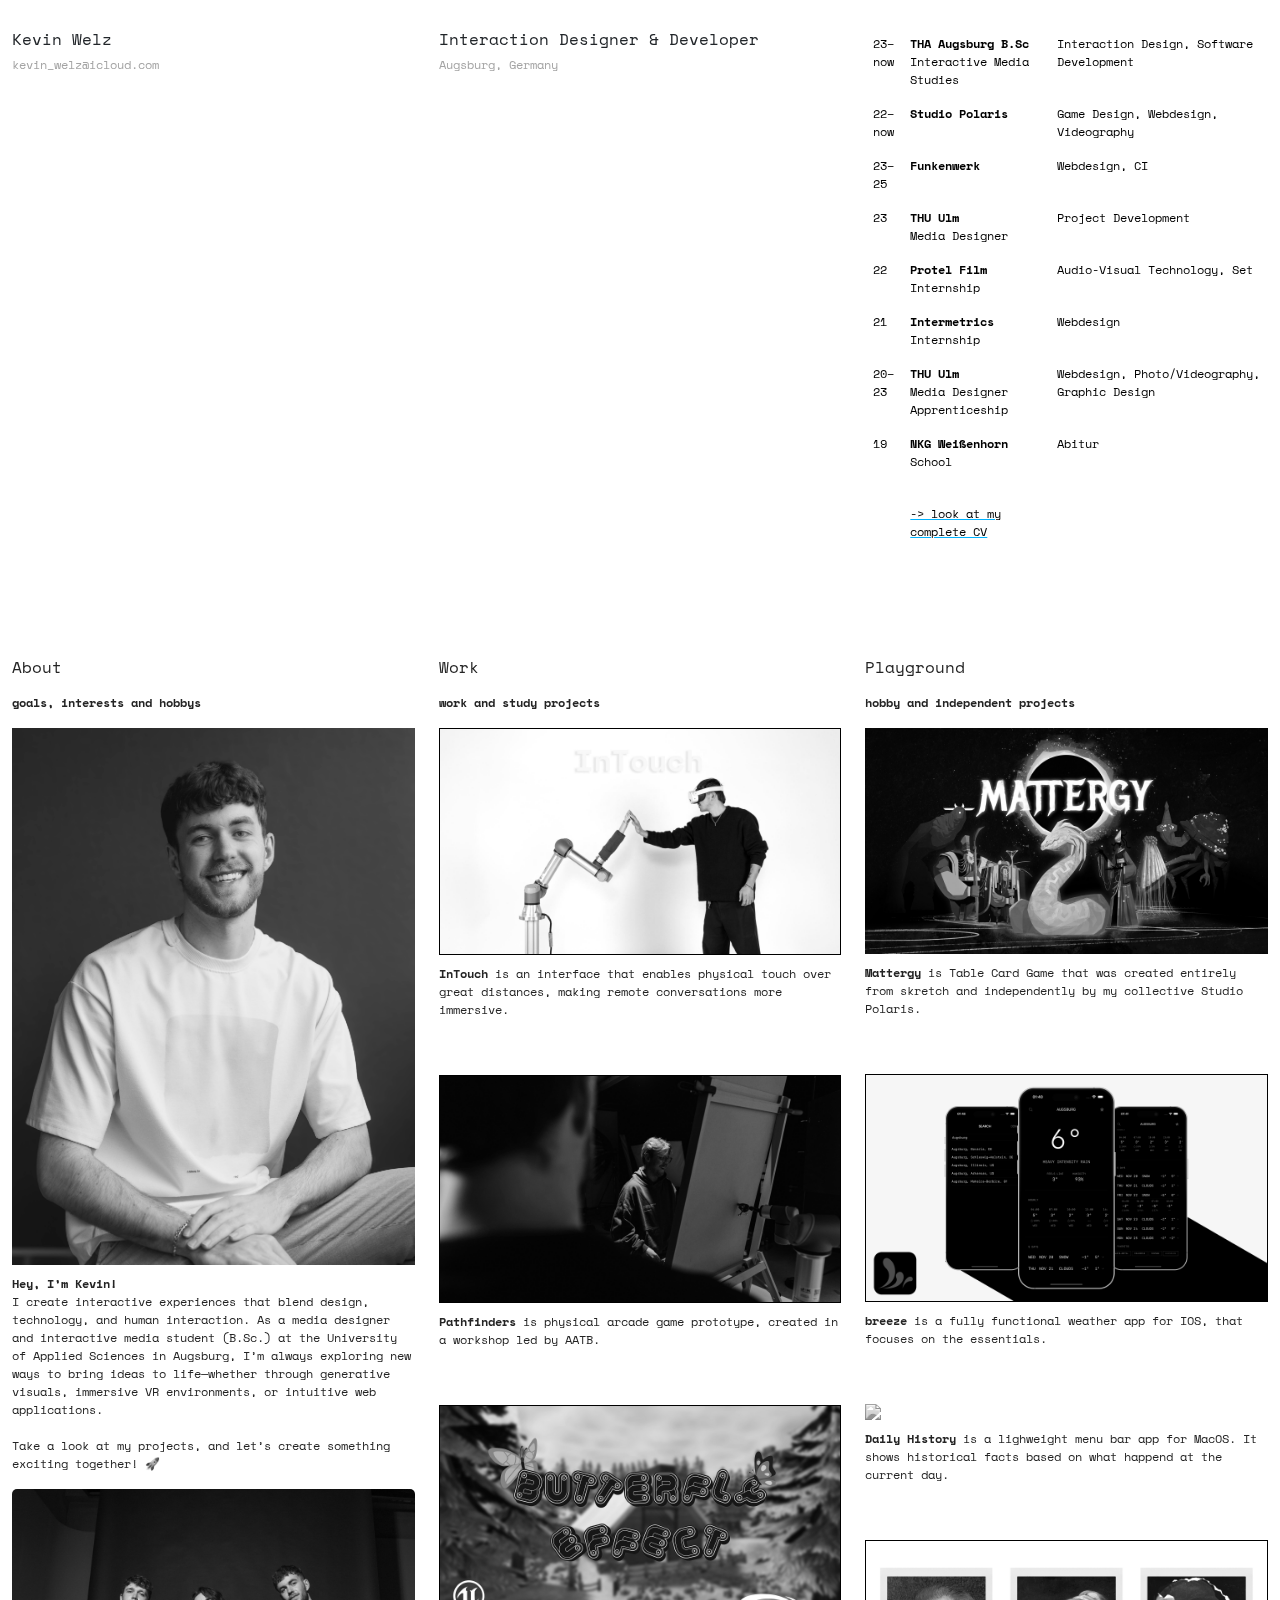
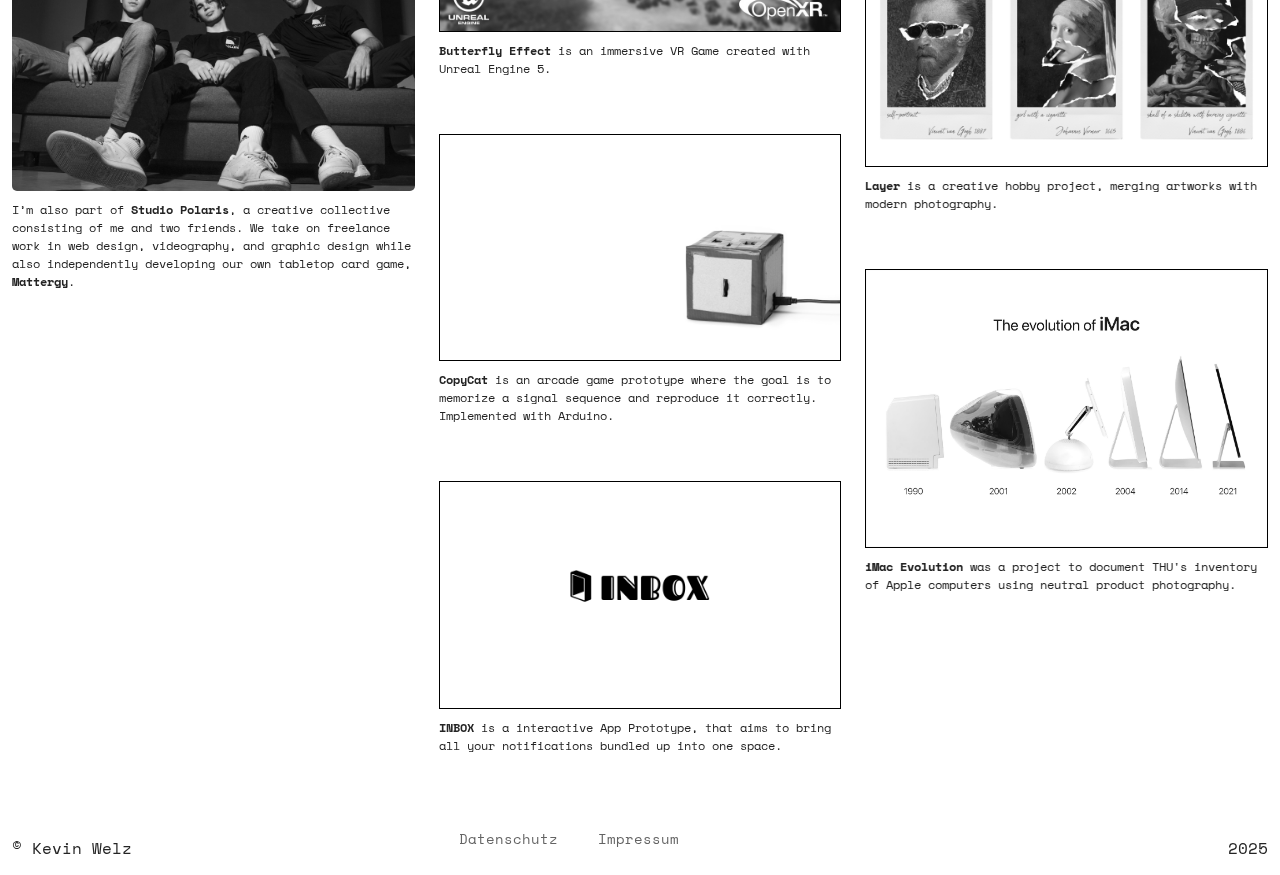
==== index.html @ 11b3ee1b "initial" ====
<!DOCTYPE html>
<html data-bs-theme="light" lang="en">

<head>
    <meta charset="utf-8">
    <meta name="viewport" content="width=device-width, initial-scale=1.0, shrink-to-fit=no">
    <title>Kevin Welz – Interaction Designer and Developer</title>
    <meta name="description" content="Designer based in Augsburg, Germany.">
    <link rel="icon" type="image/jpeg" sizes="1166x1168" href="assets/img/Bildschirmfoto%202025-01-25%20um%2014.11.35.jpg">
    <link rel="stylesheet" href="assets/bootstrap/css/bootstrap.min.css">
    <link rel="stylesheet" href="https://fonts.googleapis.com/css?family=Space+Mono:400,400i,700,700i&amp;display=swap">
    <link rel="stylesheet" href="assets/css/styles.css">
</head>

<body style="font-family: 'Space Mono', monospace;">
    <div class="modal fade" role="dialog" tabindex="-1" id="modal-1">
        <div class="modal-dialog modal-fullscreen" role="document">
            <div class="modal-content">
                <div class="modal-body" style="padding: 0px;">
                    <section style="transform: translateZ(20px);">
                        <div class="container-fluid" style="padding: 12px;">
                            <div class="row" style="transform: translateZ(10px);">
                                <div class="col-md-4 hervorheben"><button class="btn-close" type="button" aria-label="Close" data-bs-dismiss="modal"></button></div>
                                <div class="col"><img alt="A Pavilion n the Middle of a Sea" src="assets/img/pexels-photo-8832898.jpeg" style="width: 100%;"></div>
                            </div>
                            <p class="project" style="position: sticky;top: 12px;">Titel</p>
                            <div class="row" style="transform: translateZ(10px);margin-top: 10px;margin-bottom: 10px;">
                                <div class="col-md-4 hervorheben"></div>
                                <div class="col-md-4">
                                    <p class="big">Unreal Engine Project</p>
                                    <p class="mid">Lorem ipsum dolor sit amet, consetetur sadipscing elitr, sed diam nonumy eirmod tempor invidunt ut labore et dolore magna aliquyam erat, sed diam voluptua. At vero eos et accusam et justo duo dolores et ea rebum. Stet clita kasd gubergren, no sea takimata sanctus est Lorem ipsum dolor sit amet. Lorem ipsum dolor sit amet, consetetur sadipscing elitr, sed diam nonumy eirmod tempor invidunt ut labore et dolore maLorem ipsum dolor sit amet, consetetur sadipscing elitr.</p>
                                </div>
                                <div class="col-md-4">
                                    <p class="big">Skills</p>
                                    <ul class="mid">
                                        <li>Unreal Engine</li>
                                        <li>C#</li>
                                        <li>Figma</li>
                                    </ul>
                                </div>
                            </div>
                            <div class="row" style="transform: translateZ(10px);margin-top: 10px;margin-bottom: 10px;">
                                <div class="col-md-4 hervorheben"></div>
                                <div class="col-md-4"><img alt="Young male interacting with virtual reality headset in apartment" src="assets/img/pexels-photo-7241297.jpeg" style="width: 100%;"></div>
                                <div class="col-md-4"><img alt="Young male interacting with virtual reality headset in apartment" src="assets/img/pexels-photo-7241297.jpeg" style="width: 100%;"></div>
                            </div>
                        </div>
                    </section>
                </div>
            </div>
        </div>
    </div>
    <div class="modal fade" role="dialog" tabindex="-1" id="modal-2">
        <div class="modal-dialog modal-fullscreen" role="document">
            <div class="modal-content">
                <div class="modal-body" style="padding: 0px;">
                    <section style="transform: translateZ(20px);">
                        <div class="container-fluid" style="padding: 12px;">
                            <div class="row" style="transform: translateZ(10px);">
                                <div class="col-md-4 hervorheben"><button class="btn-close" type="button" aria-label="Close" data-bs-dismiss="modal"></button></div>
                                <div class="col"><img src="assets/img/DailyHistory-ezgif.com-optimize.gif" style="width: 100%;"></div>
                            </div>
                            <p class="project" style="position: sticky;top: 12px;">Daily History</p>
                            <div class="row" style="transform: translateZ(10px);margin-top: 10px;margin-bottom: 10px;">
                                <div class="col-md-4 hervorheben"></div>
                                <div class="col-md-4">
                                    <p class="big">Unreal Engine Project</p>
                                    <p class="mid">Lorem ipsum dolor sit amet, consetetur sadipscing elitr, sed diam nonumy eirmod tempor invidunt ut labore et dolore magna aliquyam erat, sed diam voluptua. At vero eos et accusam et justo duo dolores et ea rebum. Stet clita kasd gubergren, no sea takimata sanctus est Lorem ipsum dolor sit amet. Lorem ipsum dolor sit amet, consetetur sadipscing elitr, sed diam nonumy eirmod tempor invidunt ut labore et dolore maLorem ipsum dolor sit amet, consetetur sadipscing elitr.</p>
                                </div>
                                <div class="col-md-4">
                                    <p class="big">Skills</p>
                                    <ul class="mid">
                                        <li>Unreal Engine</li>
                                        <li>C#</li>
                                        <li>Figma</li>
                                    </ul>
                                </div>
                            </div>
                            <div class="row" style="transform: translateZ(10px);margin-top: 10px;margin-bottom: 10px;">
                                <div class="col-md-4 hervorheben"></div>
                                <div class="col-md-4"><img alt="Young male interacting with virtual reality headset in apartment" src="assets/img/pexels-photo-7241297.jpeg" style="width: 100%;"></div>
                                <div class="col-md-4"><img alt="Young male interacting with virtual reality headset in apartment" src="assets/img/pexels-photo-7241297.jpeg" style="width: 100%;"></div>
                            </div>
                        </div>
                    </section>
                </div>
            </div>
        </div>
    </div>
    <div class="modal fade" role="dialog" tabindex="-1" id="modal-3">
        <div class="modal-dialog modal-fullscreen" role="document">
            <div class="modal-content">
                <div class="modal-body" style="padding: 0px;">
                    <section style="transform: translateZ(20px);">
                        <div class="container-fluid" style="padding: 12px;">
                            <div class="row" style="transform: translateZ(10px);">
                                <div class="col-md-4 hervorheben"><button class="btn-close" type="button" aria-label="Close" data-bs-dismiss="modal"></button></div>
                                <div class="col">
                                    <div class="video-container" style="width: 100%;height: 100%;"><iframe allowfullscreen="" frameborder="0" src="https://www.youtube.com/embed/2kB8BR9edbE" class="youtube" width="100%" height="100%"></iframe></div>
                                </div>
                            </div>
                            <p class="project" style="position: sticky;top: 12px;">CopyCat</p>
                            <div class="row" style="transform: translateZ(10px);margin-top: 10px;margin-bottom: 10px;">
                                <div class="col-md-4 hervorheben"></div>
                                <div class="col-md-4">
                                    <p class="big">Description</p>
                                    <p class="mid">CopyCat is an arcade game prototype where the goal is to memorize a signal sequence and reproduce it correctly. Implemented with Arduino.</p>
                                </div>
                                <div class="col-md-4">
                                    <p class="big">Skills</p>
                                    <ul class="mid">
                                        <li>Processing</li>
                                        <li>Figma</li>
                                        <li>Arduino</li>
                                    </ul>
                                </div>
                            </div>
                            <div class="row" style="transform: translateZ(10px);margin-top: 10px;margin-bottom: 10px;">
                                <div class="col-md-4 hervorheben"></div>
                                <div class="col-md-4"><img src="assets/img/Insert.jpg" style="width: 100%;"></div>
                                <div class="col-md-4"><img src="assets/img/Play.jpg" style="width: 100%;"></div>
                                <div class="col-md-4 hervorheben"></div>
                                <div class="col-md-4"></div>
                            </div>
                        </div>
                    </section>
                </div>
            </div>
        </div>
    </div>
    <div class="modal fade" role="dialog" tabindex="-1" id="modal-4">
        <div class="modal-dialog modal-fullscreen" role="document">
            <div class="modal-content">
                <div class="modal-body" style="padding: 0px;">
                    <section style="transform: translateZ(20px);">
                        <div class="container-fluid" style="padding: 12px;">
                            <div class="row" style="transform: translateZ(10px);">
                                <div class="col-md-4 hervorheben"><button class="btn-close" type="button" aria-label="Close" data-bs-dismiss="modal"></button></div>
                                <div class="col"><img class="img-border" width="100%" height="100%" src="assets/img/Slide%2016_9%20-%208.png"></div>
                            </div>
                            <p class="project" style="position: sticky;top: 12px;">INBOX</p>
                            <div class="row" style="transform: translateZ(10px);margin-top: 10px;margin-bottom: 10px;">
                                <div class="col-md-4 hervorheben"></div>
                                <div class="col-md-4">
                                    <p class="big">Description</p>
                                    <p class="mid"><a href="http://127.0.0.1:8000/#modal-4"><strong><span style="color: rgb(33, 37, 41); background-color: var(--bs-card-bg);">INBOX</span></strong><span style="color: rgb(33, 37, 41); background-color: var(--bs-card-bg);">&nbsp;is a interactive App Prototype, that aims to bring all your notifications bundled up into one space.</span></a>&nbsp;This was the semester project of the course Interaction Design in SS24.</p>
                                </div>
                                <div class="col-md-4">
                                    <p class="big">Skills</p>
                                    <ul class="mid">
                                        <li>Figma</li>
                                    </ul>
                                    <p class="big" style="font-size: 14px;">Supervisor<br>Prof. Andreas Muxel</p>
                                    <p class="mid">-&gt; <a href="https://www.figma.com/proto/j873CZKcXSQyVVh3Z48psD/Inbox-App---Interaktion?page-id=0%3A1&amp;node-id=1-160&amp;viewport=1024%2C373%2C0.51&amp;t=ulnoCN5GmsRKQRr5-1&amp;scaling=scale-down">Prototype</a></p>
                                </div>
                            </div>
                            <div class="row" style="transform: translateZ(10px);margin-top: 10px;margin-bottom: 10px;">
                                <div class="col-md-4 hervorheben"></div>
                                <div class="col-md-4"></div>
                                <div class="col-md-4"></div>
                            </div>
                        </div>
                    </section>
                </div>
            </div>
        </div>
    </div>
    <div class="modal fade" role="dialog" tabindex="-1" id="modal-5">
        <div class="modal-dialog modal-fullscreen" role="document">
            <div class="modal-content">
                <div class="modal-body" style="padding: 0px;">
                    <section style="transform: translateZ(20px);">
                        <div class="container-fluid" style="padding: 12px;">
                            <div class="row" style="transform: translateZ(10px);">
                                <div class="col-md-4 hervorheben"><button class="btn-close" type="button" aria-label="Close" data-bs-dismiss="modal"></button></div>
                                <div class="col"><img class="img-border" width="100%" height="100%" src="assets/img/Collagen_Thumbnail.jpg"></div>
                            </div>
                            <p class="project" style="position: sticky;top: 12px;">Layer</p>
                            <div class="row" style="transform: translateZ(10px);margin-top: 10px;margin-bottom: 10px;">
                                <div class="col-md-4 hervorheben"></div>
                                <div class="col-md-4">
                                    <p class="big">Unreal Engine Project</p>
                                    <p class="mid">Lorem ipsum dolor sit amet, consetetur sadipscing elitr, sed diam nonumy eirmod tempor invidunt ut labore et dolore magna aliquyam erat, sed diam voluptua. At vero eos et accusam et justo duo dolores et ea rebum. Stet clita kasd gubergren, no sea takimata sanctus est Lorem ipsum dolor sit amet. Lorem ipsum dolor sit amet, consetetur sadipscing elitr, sed diam nonumy eirmod tempor invidunt ut labore et dolore maLorem ipsum dolor sit amet, consetetur sadipscing elitr.</p>
                                </div>
                                <div class="col-md-4">
                                    <p class="big">Skills</p>
                                    <ul class="mid">
                                        <li>Unreal Engine</li>
                                        <li>C#</li>
                                        <li>Figma</li>
                                    </ul>
                                    <p class="mid">-&gt; <a href="https://www.figma.com/proto/j873CZKcXSQyVVh3Z48psD/Inbox-App---Interaktion?page-id=0%3A1&amp;node-id=1-160&amp;viewport=1024%2C373%2C0.51&amp;t=ulnoCN5GmsRKQRr5-1&amp;scaling=scale-down">Prototype</a></p>
                                </div>
                            </div>
                            <div class="row" style="transform: translateZ(10px);margin-top: 10px;margin-bottom: 10px;">
                                <div class="col-md-4 hervorheben"></div>
                                <div class="col-md-4"><img src="assets/img/flowerprince.jpg" width="100%"></div>
                                <div class="col-md-4"><img src="assets/img/Vermeer_girl.jpg" width="100%"></div>
                            </div>
                        </div>
                    </section>
                </div>
            </div>
        </div>
    </div>
    <div class="modal fade" role="dialog" tabindex="-1" id="modal-6">
        <div class="modal-dialog modal-fullscreen" role="document">
            <div class="modal-content">
                <div class="modal-body" style="padding: 0px;">
                    <section style="transform: translateZ(20px);">
                        <div class="container-fluid" style="padding: 12px;">
                            <div class="row" style="transform: translateZ(10px);">
                                <div class="col-md-4 hervorheben"><button class="btn-close" type="button" aria-label="Close" data-bs-dismiss="modal"></button></div>
                                <div class="col"><img class="img-border" width="100%" height="100%" src="assets/img/evolution.jpg"></div>
                            </div>
                            <p class="project" style="position: sticky;top: 12px;">iMac Evolution</p>
                            <div class="row" style="transform: translateZ(10px);margin-top: 10px;margin-bottom: 10px;">
                                <div class="col-md-4 hervorheben"></div>
                                <div class="col-md-4">
                                    <p class="big">Unreal Engine Project</p>
                                    <p class="mid">Lorem ipsum dolor sit amet, consetetur sadipscing elitr, sed diam nonumy eirmod tempor invidunt ut labore et dolore magna aliquyam erat, sed diam voluptua. At vero eos et accusam et justo duo dolores et ea rebum. Stet clita kasd gubergren, no sea takimata sanctus est Lorem ipsum dolor sit amet. Lorem ipsum dolor sit amet, consetetur sadipscing elitr, sed diam nonumy eirmod tempor invidunt ut labore et dolore maLorem ipsum dolor sit amet, consetetur sadipscing elitr.</p>
                                </div>
                                <div class="col-md-4">
                                    <p class="big">Skills</p>
                                    <ul class="mid">
                                        <li>Unreal Engine</li>
                                        <li>C#</li>
                                        <li>Figma</li>
                                    </ul>
                                    <p class="mid">-&gt; <a href="https://www.figma.com/proto/j873CZKcXSQyVVh3Z48psD/Inbox-App---Interaktion?page-id=0%3A1&amp;node-id=1-160&amp;viewport=1024%2C373%2C0.51&amp;t=ulnoCN5GmsRKQRr5-1&amp;scaling=scale-down">Prototype</a></p>
                                </div>
                            </div>
                            <div class="row" style="transform: translateZ(10px);margin-top: 10px;margin-bottom: 10px;">
                                <div class="col-md-4 hervorheben"></div>
                                <div class="col-md-4"><img src="assets/img/Apple_2%202.jpg" width="100%"></div>
                                <div class="col-md-4"><img src="assets/img/Macintosh%202.jpg" width="100%"></div>
                            </div>
                        </div>
                    </section>
                </div>
            </div>
        </div>
    </div>
    <div class="modal fade" role="dialog" tabindex="-1" id="modal-7">
        <div class="modal-dialog modal-fullscreen" role="document">
            <div class="modal-content">
                <div class="modal-body" style="padding: 0px;">
                    <section style="transform: translateZ(20px);">
                        <div class="container-fluid" style="padding: 12px;">
                            <div class="row" style="transform: translateZ(10px);">
                                <div class="col-md-4 hervorheben"><button class="btn-close" type="button" aria-label="Close" data-bs-dismiss="modal"></button></div>
                                <div class="col"><img class="img-border" width="100%" height="100%" src="assets/img/Breeze_Thumbnail.png"></div>
                            </div>
                            <p class="project" style="position: sticky;top: 12px;">breeze</p>
                            <div class="row" style="transform: translateZ(10px);margin-top: 10px;margin-bottom: 10px;">
                                <div class="col-md-4 hervorheben"></div>
                                <div class="col-md-4">
                                    <p class="big">Unreal Engine Project</p>
                                    <p class="mid">Lorem ipsum dolor sit amet, consetetur sadipscing elitr, sed diam nonumy eirmod tempor invidunt ut labore et dolore magna aliquyam erat, sed diam voluptua. At vero eos et accusam et justo duo dolores et ea rebum. Stet clita kasd gubergren, no sea takimata sanctus est Lorem ipsum dolor sit amet. Lorem ipsum dolor sit amet, consetetur sadipscing elitr, sed diam nonumy eirmod tempor invidunt ut labore et dolore maLorem ipsum dolor sit amet, consetetur sadipscing elitr.</p>
                                </div>
                                <div class="col-md-4">
                                    <p class="big">Skills</p>
                                    <ul class="mid">
                                        <li>Unreal Engine</li>
                                        <li>C#</li>
                                        <li>Figma</li>
                                    </ul>
                                    <p class="mid">-&gt; <a href="https://www.figma.com/proto/j873CZKcXSQyVVh3Z48psD/Inbox-App---Interaktion?page-id=0%3A1&amp;node-id=1-160&amp;viewport=1024%2C373%2C0.51&amp;t=ulnoCN5GmsRKQRr5-1&amp;scaling=scale-down">Prototype</a></p>
                                </div>
                            </div>
                            <div class="row" style="transform: translateZ(10px);margin-top: 10px;margin-bottom: 10px;">
                                <div class="col-md-4 hervorheben"></div>
                                <div class="col-md-4"><img class="img-border" src="assets/img/Breeze_01.png" width="100%"></div>
                                <div class="col-md-4"><img class="img-border" src="assets/img/Breeze_02.png" width="100%"></div>
                            </div>
                        </div>
                    </section>
                </div>
            </div>
        </div>
    </div>
    <div class="modal fade" role="dialog" tabindex="-1" id="modal-8">
        <div class="modal-dialog modal-fullscreen" role="document">
            <div class="modal-content">
                <div class="modal-body" style="padding: 0px;">
                    <section style="transform: translateZ(20px);">
                        <div class="container-fluid" style="padding: 12px;">
                            <div class="row" style="transform: translateZ(10px);">
                                <div class="col-md-4 hervorheben"><button class="btn-close" type="button" aria-label="Close" data-bs-dismiss="modal"></button></div>
                                <div class="col">
                                    <div class="video-container" style="width: 100%;height: 100%;"><iframe allowfullscreen="" frameborder="0" src="https://www.youtube.com/embed/1Lw45S_tIyQ" class="youtube" width="100%" height="100%"></iframe></div>
                                </div>
                            </div>
                            <p class="project" style="position: sticky;top: 12px;">InTouch</p>
                            <div class="row" style="transform: translateZ(10px);margin-top: 10px;margin-bottom: 10px;">
                                <div class="col-md-4 hervorheben"></div>
                                <div class="col-md-4">
                                    <p class="big">Description</p>
                                    <p class="mid">In an increasingly interconnected world, many people live far away from their loved ones. <strong>InTouch</strong> is an interface that enables physical touch over great distances, making remote conversations more emotional and immersive.</p>
                                </div>
                                <div class="col-md-4">
                                    <p class="big">Skills</p>
                                    <ul class="mid">
                                        <li>TouchDesigner</li>
                                        <li>Davinci Resolve</li>
                                        <li>Imagination💡</li>
                                    </ul>
                                    <p class="mid">-&gt; <a href="https://www.figma.com/deck/4WT1UY6MdsvN1Gfb5j34G5/InTouchPr%C3%A4sentation?node-id=12-320&amp;t=nBVfZ2kOLSkIdpy0-1">Presentation</a></p>
                                    <p class="big">Collaborators</p>
                                    <p class="mid">Leon Gunsilius<br>Prof. Anreas Muxel<br>My Grandma 💟<br><br>Music by drowned on Youtube</p>
                                </div>
                            </div>
                            <div class="row" style="transform: translateZ(10px);margin-top: 10px;margin-bottom: 10px;">
                                <div class="col-md-4 hervorheben"></div>
                                <div class="col-md-4"><img class="img-border" src="assets/img/DSC00486.jpg" width="100%"></div>
                                <div class="col-md-4"><img class="img-border" src="assets/img/DSC00480.jpg" width="100%"></div>
                            </div>
                            <div class="row" style="transform: translateZ(10px);margin-top: 10px;margin-bottom: 10px;">
                                <div class="col-md-4 hervorheben"></div>
                                <div class="col-md-4"><img class="img-border" src="assets/img/DSC00473-Enhanced-NR.jpg" width="100%"></div>
                                <div class="col-md-4 d-flex flex-column justify-content-between align-items-md-start"><img class="img-border" src="assets/img/VRTouchDesignerGIF2-ezgif.com-optimize.gif" width="100%"><img class="img-border" src="assets/img/DSC00439.jpg" width="100%"></div>
                            </div>
                        </div>
                    </section>
                </div>
            </div>
        </div>
    </div>
    <div class="modal fade" role="dialog" tabindex="-1" id="modal-9">
        <div class="modal-dialog modal-fullscreen" role="document">
            <div class="modal-content">
                <div class="modal-body" style="padding: 0px;">
                    <section style="transform: translateZ(20px);">
                        <div class="container-fluid" style="padding: 12px;">
                            <div class="row" style="transform: translateZ(10px);">
                                <div class="col-md-4 hervorheben"><button class="btn-close" type="button" aria-label="Close" data-bs-dismiss="modal"></button></div>
                                <div class="col">
                                    <div class="video-container" style="width: 100%;height: 100%;"><iframe allowfullscreen="" frameborder="0" src="https://www.youtube.com/embed/t95SueVDdhM" class="youtube" width="100%" height="100%"></iframe></div>
                                </div>
                            </div>
                            <p class="project" style="position: sticky;top: 12px;">Butterfly Effect</p>
                            <div class="row" style="transform: translateZ(10px);margin-top: 10px;margin-bottom: 10px;">
                                <div class="col-md-4 hervorheben"></div>
                                <div class="col-md-4">
                                    <p class="big">Unreal Engine Project</p>
                                    <p class="mid"><strong>Butterfly Effect</strong> is a VR game designed to deliver an immersive experience by minimizing distractions such as clunky VR menus. Instead, it focuses on intuitive, natural hand interactions, allowing players to seamlessly engage with their surroundings. The objective is to creatively set off chain reactions within each level, making every interaction meaningful and captivating.</p>
                                </div>
                                <div class="col-md-4">
                                    <p class="big">Skills</p>
                                    <ul class="mid">
                                        <li>Unreal Engine</li>
                                        <li>OpenXR</li>
                                    </ul>
                                    <p class="big" style="font-size: 16px;">Credits</p>
                                    <p class="mid">Course: Technical Conception of Computer Games – THA Augsburg WS24/25</p>
                                </div>
                            </div>
                            <div class="row" style="transform: translateZ(10px);margin-top: 10px;margin-bottom: 10px;">
                                <div class="col-md-4 hervorheben"></div>
                                <div class="col-md-4"><img class="img-border" src="assets/img/HighresScreenshot00007.jpg" width="100%"></div>
                                <div class="col-md-4"><img class="img-border" src="assets/img/HighresScreenshot00005.jpg" width="100%"></div>
                            </div>
                            <div class="row" style="transform: translateZ(10px);margin-top: 10px;margin-bottom: 10px;">
                                <div class="col-md-4 hervorheben"></div>
                                <div class="col-md-4"><img class="img-border" src="assets/img/HighresScreenshot00000.jpg" width="100%"></div>
                                <div class="col-md-4 d-flex flex-column justify-content-between align-items-md-start"><img class="img-border" src="assets/img/HighresScreenshot00001.jpg" width="100%"></div>
                            </div>
                            <div class="row" style="transform: translateZ(10px);margin-top: 10px;margin-bottom: 10px;">
                                <div class="col-md-4 hervorheben"></div>
                                <div class="col-md-4"><img class="img-border" src="assets/img/HighresScreenshot00003.jpg" width="100%"></div>
                                <div class="col-md-4 d-flex flex-column justify-content-between align-items-md-start"></div>
                            </div>
                        </div>
                    </section>
                </div>
            </div>
        </div>
    </div>
    <div class="modal fade" role="dialog" tabindex="-1" id="modal-10">
        <div class="modal-dialog modal-fullscreen" role="document">
            <div class="modal-content">
                <div class="modal-body" style="padding: 0px;">
                    <section style="transform: translateZ(20px);">
                        <div class="container-fluid" style="padding: 12px;">
                            <div class="row" style="transform: translateZ(10px);">
                                <div class="col-md-4 hervorheben"><button class="btn-close" type="button" aria-label="Close" data-bs-dismiss="modal"></button></div>
                                <div class="col"><img class="img-border" width="100%" height="100%" src="assets/img/Mattergy_Thumbnail.jpg"></div>
                            </div>
                            <p class="project" style="position: sticky;top: 12px;">Mattergy</p>
                            <div class="row" style="transform: translateZ(10px);margin-top: 10px;margin-bottom: 10px;">
                                <div class="col-md-4 hervorheben"></div>
                                <div class="col-md-4">
                                    <p class="big">Description</p>
                                    <p class="mid"><strong><span style="color: rgb(0, 0, 0);">Mattergy</span></strong><span style="color: rgb(0, 0, 0);"> is a strategic deck-building card game with direct player interaction and powerful card synergies, created from skretch by my collective </span><strong><span style="color: rgb(0, 0, 0);">Studio Polaris.</span></strong><br><br>This Project startet from our passion for board games and worldbuilding back in 2022. After a lot of trial and errors, trying different game approaches and never having created a game before, we now are proud of the result we created with Mattergy.<br><br>We plan on financing this project on the crowdfunding plattform Kickstarter in 2025.</p>
                                </div>
                                <div class="col-md-4">
                                    <p class="big">Skills</p>
                                    <ul class="mid">
                                        <li>Graphic Design</li>
                                        <li>Project Management</li>
                                    </ul>
                                    <p class="big" style="font-size: 16px;">Credits</p>
                                    <p class="mid">Lukas Böttner, Finn Pfeilschifter</p>
                                </div>
                            </div>
                            <div class="row" style="transform: translateZ(10px);margin-top: 10px;margin-bottom: 10px;">
                                <div class="col-md-4 hervorheben"></div>
                                <div class="col-md-4"><img class="img-border" src="assets/img/IMG_9038.jpeg" width="100%"></div>
                                <div class="col-md-4"><img class="img-border" src="assets/img/IMG_9055.jpeg" width="100%"></div>
                            </div>
                        </div>
                    </section>
                </div>
            </div>
        </div>
    </div>
    <div class="modal fade" role="dialog" tabindex="-1" id="modal-11">
        <div class="modal-dialog modal-fullscreen" role="document">
            <div class="modal-content">
                <div class="modal-body" style="padding: 0px;">
                    <section style="transform: translateZ(20px);">
                        <div class="container-fluid" style="padding: 12px;">
                            <div class="row" style="transform: translateZ(10px);">
                                <div class="col-md-4 hervorheben"><button class="btn-close" type="button" aria-label="Close" data-bs-dismiss="modal"></button></div>
                                <div class="col"><img class="img-border" width="100%" height="100%" src="assets/img/WERKWOCHE24_GO-66.jpg"></div>
                            </div>
                            <p class="project" style="position: sticky;top: 12px;">Pathfinder</p>
                            <div class="row" style="transform: translateZ(10px);margin-top: 10px;margin-bottom: 10px;">
                                <div class="col-md-4 hervorheben"></div>
                                <div class="col-md-4">
                                    <p class="big">Description</p>
                                    <p class="mid"><strong>Pathfinders</strong>&nbsp;is physical arcade game prototype, created in a workshop led by <a href="https://www.aatb.ch/">AATB</a>.<br><br>We used an UR5 robot arm.</p>
                                </div>
                                <div class="col-md-4">
                                    <p class="big">Skills</p>
                                    <ul class="mid">
                                        <li>UR5 programming</li>
                                        <li>teamwork</li>
                                    </ul>
                                    <p class="big" style="font-size: 16px;">Credits</p>
                                    <p class="mid">Prof. Andreas Muxel<br><span style="color: rgb(0, 0, 0);">Andrea Anner (AATB)</span><br>Felix Tamm<br>Dorian Spiegelhauer<br>Oliver Schunn</p>
                                </div>
                            </div>
                            <div class="row" style="transform: translateZ(10px);margin-top: 10px;margin-bottom: 10px;">
                                <div class="col-md-4 hervorheben"></div>
                                <div class="col-md-4"><img class="img-border" src="assets/img/WERKWOCHE24_GO-45.jpg" width="100%"></div>
                                <div class="col-md-4"><img class="img-border" src="assets/img/WERKWOCHE24_GO-55.jpg" width="100%"></div>
                            </div>
                            <div class="row" style="transform: translateZ(10px);margin-top: 10px;margin-bottom: 10px;">
                                <div class="col-md-4 hervorheben"></div>
                                <div class="col-md-4"><img class="img-border" src="assets/img/15.jpg" width="100%"></div>
                                <div class="col-md-4 d-flex flex-column justify-content-between align-items-md-start"><img class="img-border" src="assets/img/16.jpg" width="100%"></div>
                            </div>
                            <div class="row" style="transform: translateZ(10px);margin-top: 10px;margin-bottom: 10px;">
                                <div class="col-md-4 hervorheben"></div>
                                <div class="col-md-4"><img class="img-border" src="assets/img/WERKWOCHE24_GO-66.jpg" width="100%"></div>
                                <div class="col-md-4 d-flex flex-column justify-content-between align-items-md-start"></div>
                            </div>
                        </div>
                    </section>
                </div>
            </div>
        </div>
    </div>
    <section id="mobilehero" class="hero" style="top: 0px;border-color: rgb(255,255,255);">
        <div class="container-fluid" style="position: fixed;display: block;overflow: auto;transform: translateZ(0px);margin-top: 12px;">
            <div class="row">
                <div class="col-md-4">
                    <p class="big">Kevin Welz</p>
                    <p class="grey">kevin_welz@icloud.com</p>
                    <div id="interaction" style="width: 200%;"><script type="module" src="https://unpkg.com/@splinetool/viewer@1.9.82/build/spline-viewer.js"></script>
<spline-viewer url="https://prod.spline.design/PBRbAOY1r85n5Vgz/scene.splinecode"></spline-viewer></div>
                </div>
                <div class="col-md-4">
                    <p class="big">Interaction Designer &amp; Developer</p>
                    <p class="grey">Augsburg, Germany</p>
                </div>
                <div class="col-md-4">
                    <div class="table-responsive">
                        <table class="table table-borderless">
                            <thead>
                                <tr></tr>
                            </thead>
                            <tbody>
                                <tr>
                                    <td style="text-align: left;">23–<br>now</td>
                                    <td><strong>THA Augsburg B.Sc</strong><br>Interactive Media Studies</td>
                                    <td>Interaction Design, Software Development</td>
                                </tr>
                                <tr>
                                    <td style="text-align: left;">22–<br>now</td>
                                    <td><strong>Studio Polaris</strong></td>
                                    <td>Game Design, Webdesign, Videography</td>
                                </tr>
                                <tr>
                                    <td style="text-align: left;">23–<br>25</td>
                                    <td><strong>Funkenwerk</strong></td>
                                    <td>Webdesign, CI</td>
                                </tr>
                                <tr>
                                    <td>23</td>
                                    <td><strong>THU Ulm</strong><br>Media Designer</td>
                                    <td>Project Development</td>
                                </tr>
                                <tr>
                                    <td>22</td>
                                    <td><strong>Protel Film</strong><br>Internship</td>
                                    <td>Audio-Visual Technology, Set</td>
                                </tr>
                                <tr>
                                    <td>21</td>
                                    <td><strong>Intermetrics</strong><br>Internship</td>
                                    <td>Webdesign</td>
                                </tr>
                                <tr>
                                    <td>20–<br>23</td>
                                    <td><strong>THU Ulm</strong><br>Media Designer <br>Apprenticeship</td>
                                    <td>Webdesign, Photo/Videography, Graphic Design</td>
                                </tr>
                                <tr>
                                    <td>19</td>
                                    <td><strong>NKG Weißenhorn</strong><br>School</td>
                                    <td>Abitur</td>
                                </tr>
                                <tr>
                                    <td></td>
                                    <td><a class="text-decoration-underline" href="https://www.icloud.com/iclouddrive/0064TMLKErfZTsAVo9G3C8iyQ#Lebenslauf_Kopie" style="color: rgb(0,178,255);"><br><span style="color: rgb(0, 0, 0);">-&gt; look at my complete CV</span></a></td>
                                    <td class="d-xxl-flex justify-content-xxl-start"></td>
                                </tr>
                            </tbody>
                        </table>
                    </div>
                </div>
            </div>
        </div>
    </section>
    <section style="transform: translateZ(20px);background-color: white;">
        <div class="container-fluid">
            <div class="row" style="transform: translateZ(10px);">
                <div class="col-md-4 hervorheben">
                    <p class="big übersicht">About</p>
                    <p><strong>goals, interests and hobbys</strong></p>
                    <div class="card" style="margin-bottom: 40px;border-width: 0px;border-radius: 0px;">
                        <div class="card-body" style="padding: 0px;"><img src="assets/img/Portrait.jpg" style="width: 100%;border-radius: 0px;"></div>
                        <p style="margin-top: 10px;"><strong>Hey, I’m Kevin!</strong><br>I create interactive experiences that blend design, technology, and human interaction. As a media designer and interactive media student (B.Sc.) at the University of Applied Sciences in Augsburg, I’m always exploring new ways to bring ideas to life—whether through generative visuals, immersive VR environments, or intuitive web applications.<br><br>Take a look at my projects, and let’s create something exciting together! 🚀</p><img class="card-img w-100 d-block" src="assets/img/Team_Polaris.jpg">
                        <p style="margin-top: 10px;">I’m also part of <strong>Studio Polaris</strong>, a creative collective consisting of me and two friends. We take on freelance work in web design, videography, and graphic design while also independently developing our own tabletop card game, <strong>Mattergy</strong>.</p>
                    </div>
                </div>
                <div class="col-md-4 hervorheben">
                    <p class="big übersicht">Work</p>
                    <p><strong>work and study projects</strong></p><a href="#modal-8" data-bs-target="#modal-8" data-bs-toggle="modal">
                        <div class="card" style="margin-bottom: 40px;border-width: 0px;border-radius: 0px;">
                            <div class="card-body" style="padding: 0px;"></div><img class="card-img w-100 d-block img-border" src="assets/img/Thumbnail_white.jpg" style="width: 100%;border-radius: 0px;">
                            <p style="margin-top: 10px;"><strong>InTouch</strong> is an interface that enables physical touch over great distances, making remote conversations more immersive.</p>
                        </div>
                    </a><a href="#modal-11" data-bs-target="#modal-11" data-bs-toggle="modal">
                        <div class="card" style="margin-bottom: 40px;border-width: 0px;border-radius: 0px;">
                            <div class="card-body" style="padding: 0px;"></div><img class="card-img w-100 d-block img-border" src="assets/img/WERKWOCHE24_GO-66-1.jpg" style="width: 100%;border-radius: 0px;">
                            <p style="margin-top: 10px;"><strong>Pathfinders</strong>&nbsp;is physical arcade game prototype, created in a workshop led by AATB.</p>
                        </div>
                    </a><a href="#modal-9" data-bs-target="#modal-9" data-bs-toggle="modal">
                        <div class="card" style="margin-bottom: 40px;border-width: 0px;border-radius: 0px;">
                            <div class="card-body" style="padding: 0px;"></div><img class="card-img w-100 d-block img-border" src="assets/img/BE_Thumbnail.jpg" style="width: 100%;border-radius: 0px;">
                            <p style="margin-top: 10px;"><strong>Butterfly Effect</strong> is an immersive VR Game created with Unreal Engine 5.</p>
                        </div>
                    </a><a href="#modal-3" data-bs-target="#modal-3" data-bs-toggle="modal">
                        <div class="card" style="margin-bottom: 40px;border-width: 0px;border-radius: 0px;">
                            <div class="card-body" style="padding: 0px;"></div><img class="card-img w-100 d-block img-border" src="assets/img/CopyCat.jpg" style="width: 100%;border-radius: 0px;">
                            <p style="margin-top: 10px;"><strong>CopyCat</strong> is an arcade game prototype where the goal is to memorize a signal sequence and reproduce it correctly. Implemented with Arduino.</p>
                        </div>
                    </a><a href="#modal-4" data-bs-target="#modal-4" data-bs-toggle="modal">
                        <div class="card" style="margin-bottom: 40px;border-width: 0px;border-radius: 0px;">
                            <div class="card-body" style="padding: 0px;"></div><img class="card-img w-100 d-block img-border" src="assets/img/Slide%2016_9%20-%202.png" style="width: 100%;border-radius: 0px;">
                            <p style="margin-top: 10px;"><strong>INBOX</strong>&nbsp;is a interactive App Prototype, that aims to bring all your notifications bundled up into one space.</p>
                        </div>
                    </a>
                </div>
                <div class="col-md-4 hervorheben">
                    <p class="big übersicht">Playground</p>
                    <p><strong>hobby and independent projects</strong></p><a href="#modal-10" data-bs-target="#modal-10" data-bs-toggle="modal">
                        <div class="card" style="margin-bottom: 40px;border-width: 0px;border-radius: 0px;">
                            <div class="card-body" style="padding: 0px;"></div><img class="card-img w-100 d-block" src="assets/img/Mattergy_Thumbnail.jpg" style="width: 100%;border-radius: 0px;">
                            <p style="margin-top: 10px;"><strong>Mattergy</strong>&nbsp;is Table Card Game that was created entirely from skretch and independently by my collective Studio Polaris.</p>
                        </div>
                    </a><a href="#modal-7" data-bs-target="#modal-7" data-bs-toggle="modal">
                        <div class="card" style="margin-bottom: 40px;border-width: 0px;border-radius: 0px;">
                            <div class="card-body" style="padding: 0px;"></div><img class="card-img w-100 d-block img-border" src="assets/img/Breeze_Thumbnail.png" style="width: 100%;border-radius: 0px;">
                            <p style="margin-top: 10px;"><strong>breeze</strong>&nbsp;is a fully functional weather app for IOS, that focuses on the essentials.</p>
                        </div>
                    </a><a href="#modal-2" data-bs-target="#modal-2" data-bs-toggle="modal">
                        <div class="card" style="margin-bottom: 40px;border-width: 0px;border-radius: 0px;">
                            <div class="card-body" style="padding: 0px;"></div><img class="card-img w-100 d-block" src="assets/img/DailyHistory-ezgif.com-optimize.gif" style="width: 100%;border-radius: 0px;">
                            <p style="margin-top: 10px;"><strong>Daily History </strong>is a lighweight menu bar app for MacOS. It shows historical facts based on what happend at the current day.</p>
                        </div>
                    </a><a href="#modal-5" data-bs-target="#modal-5" data-bs-toggle="modal">
                        <div class="card" style="margin-bottom: 40px;border-width: 0px;border-radius: 0px;">
                            <div class="card-body" style="padding: 0px;"></div><img class="card-img w-100 d-block img-border" src="assets/img/Collagen_Thumbnail.jpg" style="width: 100%;border-radius: 0px;">
                            <p style="margin-top: 10px;"><strong>Layer&nbsp;</strong>is a creative hobby project, merging artworks with modern photography.</p>
                        </div>
                    </a><a href="#modal-6" data-bs-target="#modal-6" data-bs-toggle="modal">
                        <div class="card" style="margin-bottom: 40px;border-width: 0px;border-radius: 0px;">
                            <div class="card-body" style="padding: 0px;"></div><img class="card-img w-100 d-block img-border" src="assets/img/evolution.jpg" style="width: 100%;border-radius: 0px;">
                            <p style="margin-top: 10px;"><strong>iMac Evolution</strong>&nbsp;was a project to document THU's inventory of Apple computers using neutral product photography.</p>
                        </div>
                    </a>
                </div>
            </div>
        </div>
    </section>
    <section style="transform: translateZ(20px);background-color: white;">
        <div class="container-fluid">
            <div class="row" style="transform: translateZ(10px);">
                <div class="col-md-4 hervorheben">
                    <p class="big übersicht">©&nbsp;Kevin Welz</p>
                </div>
                <div class="col-md-4 d-xxl-flex justify-content-xxl-center hervorheben"><a href="Datenschutz.html" style="margin-left: 20px;margin-right: 20px;font-size: 14px;">Datenschutz</a><a href="Impressum.html" style="margin-left: 20px;margin-right: 20px;font-size: 14px;">Impressum</a></div>
                <div class="col-md-4 hervorheben">
                    <p class="text-end big übersicht">2025</p>
                </div>
            </div>
        </div>
    </section>
    <script src="assets/bootstrap/js/bootstrap.min.js"></script>
    <script src="assets/js/scipt.js"></script>
</body>

</html>
---- assets/css/styles.css ----
p {
  font-size: 12px;
  color: rgb(33, 37, 41);
}

p.big {
  font-size: 16px;
  margin-bottom: 5px;
}

.grey {
  color: rgb(164,164,164);
}

td {
  font-size: 12px;
}

.hervorheben:hover {
  filter: saturate(1);
}

.hervorheben {
  filter: saturate(0);
  transition: 0.5s;
}

.mid {
  font-size: 14px;
}

.project {
  font-size: 20px;
  font-weight: 700;
  z-index: 100;
}

.noinvert {
  filter: invert(100%);
}

#Modal-Cover {
  Position: Fixed;
  Z-Index: 1;
  Top: 0;
  Left: 0;
  Width: 100%;
  Height: 100%;
  background-color: Rgba(0, 0, 0, .3);
  Display: None;
  Justify-Content: Center;
  Align-Items: Center;
}

#Modal-Close {
  Position: Absolute;
  Top: 0;
  Right: 10px;
  Color: #Aaa;
  Float: Right;
  Font-Size: 35px;
  Font-Weight: Bold;
  Cursor: Pointer;
}

#Modal-Window {
  Position: Relative;
  Font-Size: 40px;
  Background-Color: White;
  Border-Radius: 8px;
  Padding: 60px 60px 60px 40px;
}

.webimg {
  width: 200px;
}

mixer {
  height: 200px;
}

.übersicht {
  margin-bottom: 20px;
  background: rgba(255,255,255,0.88);
  position: sticky;
  top: 0px;
  z-index: 5;
  padding-top: 10px;
  padding-bottom: 10px;
}

a {
  color: rgba(var(--bs-link-color-rgb),var(--bs-link-opacity,1));
  text-decoration: none;
}

.img-border {
  border: 0.5px solid black;
}

.footer {
  z-index: 4;
  background-color: white;
}

.threed {
  width: 200px;
  background-color: red;
}

.video-container {
  position: relative;
  width: 100%;
  padding-bottom: 56.25%;
  overflow: hidden;
}

.youtube {
  position: absolute;
  top: 0;
  left: 0;
  width: 100%;
  height: 100%;
  border: 0;
}

@media (max-width: 768px) {
  #interaction {
    display: none;
  }
}

@media (max-width: 768px) {
  #mobilehero {
    height: 95vh;
  }
}

.hero {
  height: 70vh;
}

.row .col-md-4 {
  padding-top: 15px;
}

#interaction {
  height: 60vh;
}
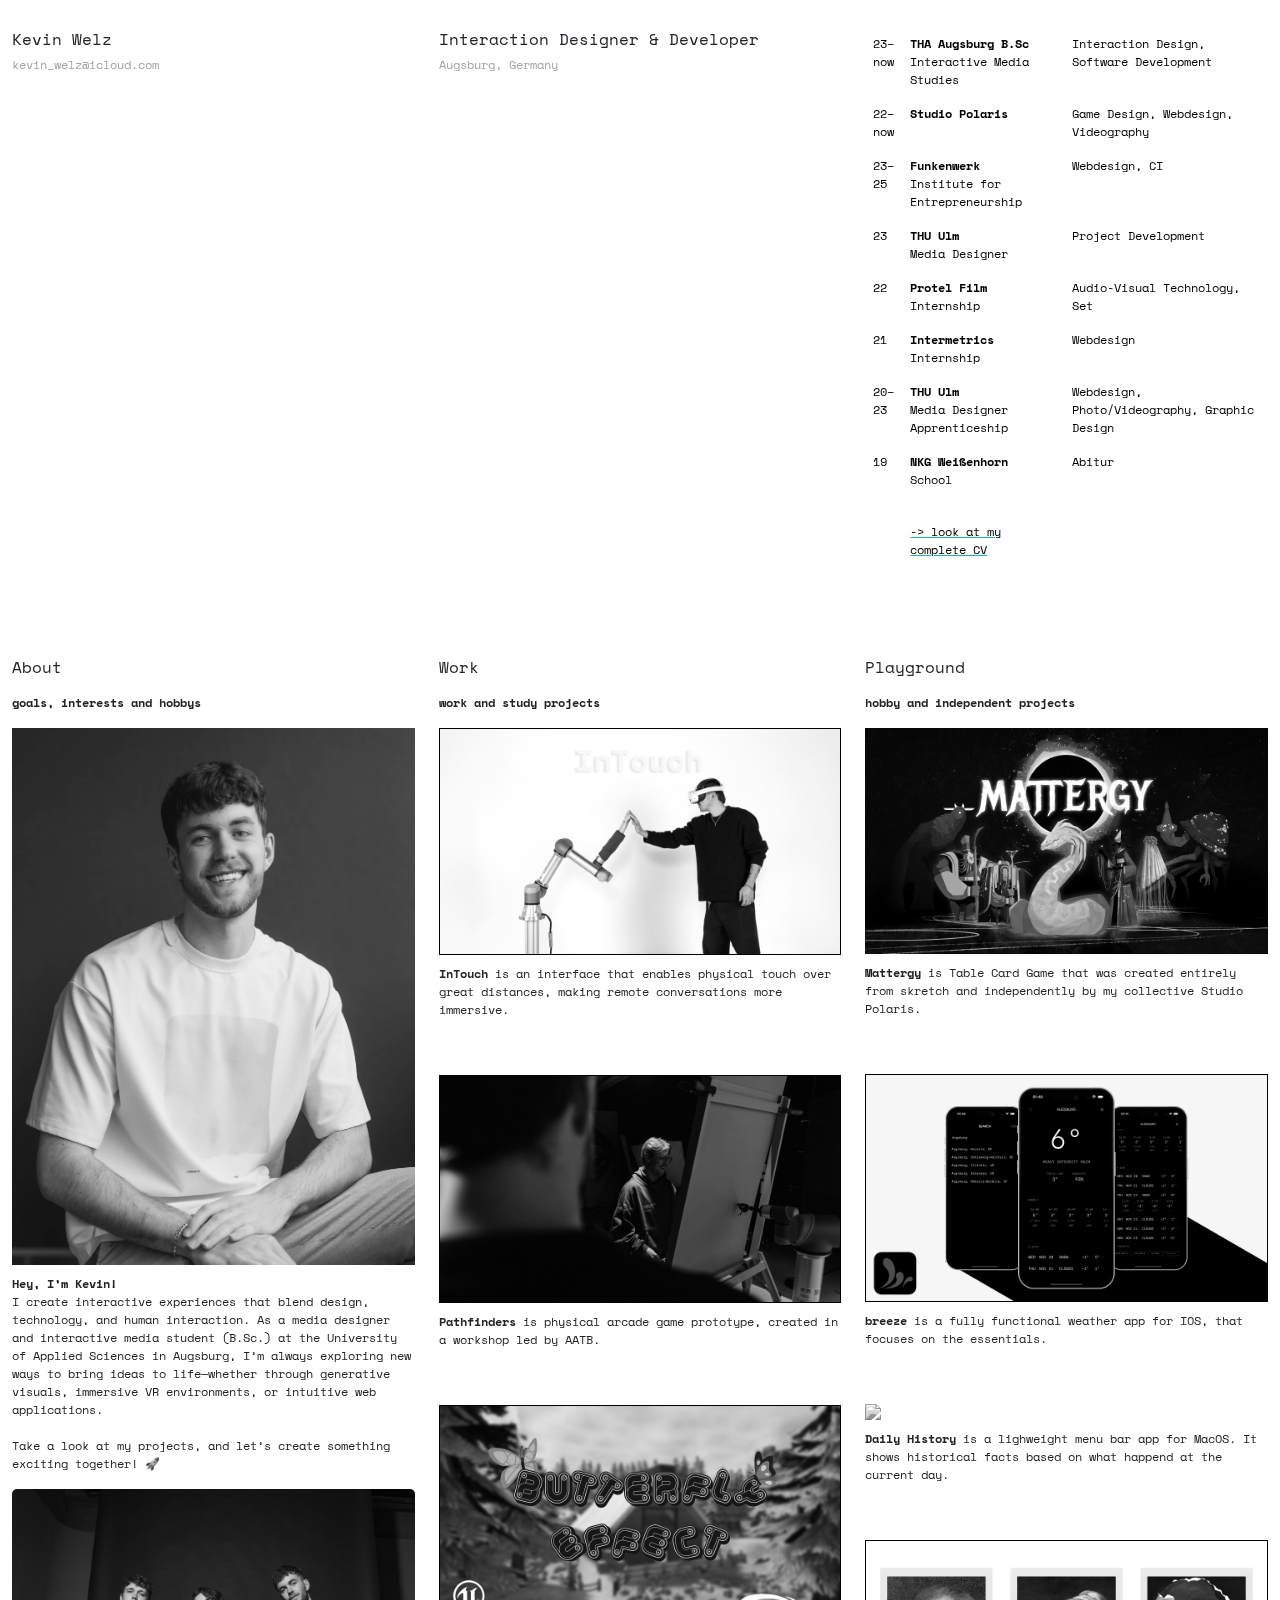
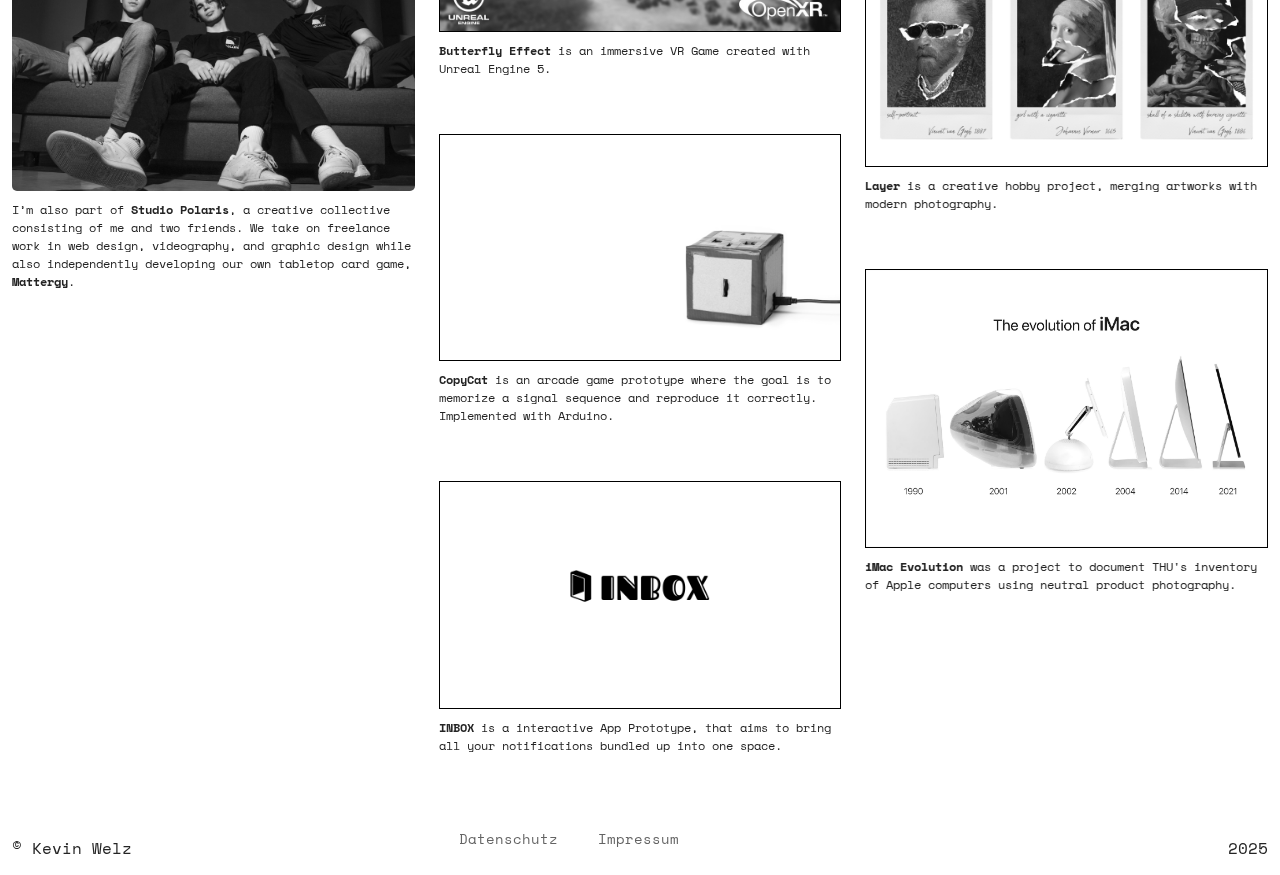
==== commit 185a2345: "funkenwerk" ====
--- a/index.html
+++ b/index.html
@@ -6,7 +6,8 @@
     <meta name="viewport" content="width=device-width, initial-scale=1.0, shrink-to-fit=no">
     <title>Kevin Welz – Interaction Designer and Developer</title>
     <meta name="description" content="Designer based in Augsburg, Germany.">
-    <link rel="icon" type="image/jpeg" sizes="1166x1168" href="assets/img/Bildschirmfoto%202025-01-25%20um%2014.11.35.jpg">
+    <link rel="icon" type="image/jpeg" sizes="1166x1168"
+        href="assets/img/Bildschirmfoto%202025-01-25%20um%2014.11.35.jpg">
     <link rel="stylesheet" href="assets/bootstrap/css/bootstrap.min.css">
     <link rel="stylesheet" href="https://fonts.googleapis.com/css?family=Space+Mono:400,400i,700,700i&amp;display=swap">
     <link rel="stylesheet" href="assets/css/styles.css">
@@ -20,15 +21,23 @@
                     <section style="transform: translateZ(20px);">
                         <div class="container-fluid" style="padding: 12px;">
                             <div class="row" style="transform: translateZ(10px);">
-                                <div class="col-md-4 hervorheben"><button class="btn-close" type="button" aria-label="Close" data-bs-dismiss="modal"></button></div>
-                                <div class="col"><img alt="A Pavilion n the Middle of a Sea" src="assets/img/pexels-photo-8832898.jpeg" style="width: 100%;"></div>
+                                <div class="col-md-4 hervorheben"><button class="btn-close" type="button"
+                                        aria-label="Close" data-bs-dismiss="modal"></button></div>
+                                <div class="col"><img alt="A Pavilion n the Middle of a Sea"
+                                        src="assets/img/pexels-photo-8832898.jpeg" style="width: 100%;"></div>
                             </div>
                             <p class="project" style="position: sticky;top: 12px;">Titel</p>
                             <div class="row" style="transform: translateZ(10px);margin-top: 10px;margin-bottom: 10px;">
                                 <div class="col-md-4 hervorheben"></div>
                                 <div class="col-md-4">
                                     <p class="big">Unreal Engine Project</p>
-                                    <p class="mid">Lorem ipsum dolor sit amet, consetetur sadipscing elitr, sed diam nonumy eirmod tempor invidunt ut labore et dolore magna aliquyam erat, sed diam voluptua. At vero eos et accusam et justo duo dolores et ea rebum. Stet clita kasd gubergren, no sea takimata sanctus est Lorem ipsum dolor sit amet. Lorem ipsum dolor sit amet, consetetur sadipscing elitr, sed diam nonumy eirmod tempor invidunt ut labore et dolore maLorem ipsum dolor sit amet, consetetur sadipscing elitr.</p>
+                                    <p class="mid">Lorem ipsum dolor sit amet, consetetur sadipscing elitr, sed diam
+                                        nonumy eirmod tempor invidunt ut labore et dolore magna aliquyam erat, sed diam
+                                        voluptua. At vero eos et accusam et justo duo dolores et ea rebum. Stet clita
+                                        kasd gubergren, no sea takimata sanctus est Lorem ipsum dolor sit amet. Lorem
+                                        ipsum dolor sit amet, consetetur sadipscing elitr, sed diam nonumy eirmod tempor
+                                        invidunt ut labore et dolore maLorem ipsum dolor sit amet, consetetur sadipscing
+                                        elitr.</p>
                                 </div>
                                 <div class="col-md-4">
                                     <p class="big">Skills</p>
@@ -41,8 +50,12 @@
                             </div>
                             <div class="row" style="transform: translateZ(10px);margin-top: 10px;margin-bottom: 10px;">
                                 <div class="col-md-4 hervorheben"></div>
-                                <div class="col-md-4"><img alt="Young male interacting with virtual reality headset in apartment" src="assets/img/pexels-photo-7241297.jpeg" style="width: 100%;"></div>
-                                <div class="col-md-4"><img alt="Young male interacting with virtual reality headset in apartment" src="assets/img/pexels-photo-7241297.jpeg" style="width: 100%;"></div>
+                                <div class="col-md-4"><img
+                                        alt="Young male interacting with virtual reality headset in apartment"
+                                        src="assets/img/pexels-photo-7241297.jpeg" style="width: 100%;"></div>
+                                <div class="col-md-4"><img
+                                        alt="Young male interacting with virtual reality headset in apartment"
+                                        src="assets/img/pexels-photo-7241297.jpeg" style="width: 100%;"></div>
                             </div>
                         </div>
                     </section>
@@ -57,30 +70,28 @@
                     <section style="transform: translateZ(20px);">
                         <div class="container-fluid" style="padding: 12px;">
                             <div class="row" style="transform: translateZ(10px);">
-                                <div class="col-md-4 hervorheben"><button class="btn-close" type="button" aria-label="Close" data-bs-dismiss="modal"></button></div>
-                                <div class="col"><img src="assets/img/DailyHistory-ezgif.com-optimize.gif" style="width: 100%;"></div>
+                                <div class="col-md-4 hervorheben"><button class="btn-close" type="button"
+                                        aria-label="Close" data-bs-dismiss="modal"></button></div>
+                                <div class="col"><img src="assets/img/DailyHistory-ezgif.com-optimize.gif"
+                                        style="width: 100%;"></div>
                             </div>
                             <p class="project" style="position: sticky;top: 12px;">Daily History</p>
                             <div class="row" style="transform: translateZ(10px);margin-top: 10px;margin-bottom: 10px;">
                                 <div class="col-md-4 hervorheben"></div>
                                 <div class="col-md-4">
-                                    <p class="big">Unreal Engine Project</p>
-                                    <p class="mid">Lorem ipsum dolor sit amet, consetetur sadipscing elitr, sed diam nonumy eirmod tempor invidunt ut labore et dolore magna aliquyam erat, sed diam voluptua. At vero eos et accusam et justo duo dolores et ea rebum. Stet clita kasd gubergren, no sea takimata sanctus est Lorem ipsum dolor sit amet. Lorem ipsum dolor sit amet, consetetur sadipscing elitr, sed diam nonumy eirmod tempor invidunt ut labore et dolore maLorem ipsum dolor sit amet, consetetur sadipscing elitr.</p>
-                                </div>
-                                <div class="col-md-4">
-                                    <p class="big">Skills</p>
-                                    <ul class="mid">
-                                        <li>Unreal Engine</li>
-                                        <li>C#</li>
-                                        <li>Figma</li>
-                                    </ul>
-                                </div>
-                            </div>
-                            <div class="row" style="transform: translateZ(10px);margin-top: 10px;margin-bottom: 10px;">
-                                <div class="col-md-4 hervorheben"></div>
-                                <div class="col-md-4"><img alt="Young male interacting with virtual reality headset in apartment" src="assets/img/pexels-photo-7241297.jpeg" style="width: 100%;"></div>
-                                <div class="col-md-4"><img alt="Young male interacting with virtual reality headset in apartment" src="assets/img/pexels-photo-7241297.jpeg" style="width: 100%;"></div>
-                            </div>
+                                    <p class="big">Description</p>
+                                    <p class="mid"><strong>Daily History&nbsp;</strong>is a lighweight menu bar app for
+                                        MacOS. It shows historical facts based on what happend at the current day. Data
+                                        is fetched from the open Wikipedia API.</p>
+                                </div>
+                                <div class="col-md-4">
+                                    <p class="big">Skills</p>
+                                    <ul class="mid">
+                                        <li>Swift</li>
+                                    </ul>
+                                </div>
+                            </div>
+
                         </div>
                     </section>
                 </div>
@@ -94,9 +105,13 @@
                     <section style="transform: translateZ(20px);">
                         <div class="container-fluid" style="padding: 12px;">
                             <div class="row" style="transform: translateZ(10px);">
-                                <div class="col-md-4 hervorheben"><button class="btn-close" type="button" aria-label="Close" data-bs-dismiss="modal"></button></div>
+                                <div class="col-md-4 hervorheben"><button class="btn-close" type="button"
+                                        aria-label="Close" data-bs-dismiss="modal"></button></div>
                                 <div class="col">
-                                    <div class="video-container" style="width: 100%;height: 100%;"><iframe allowfullscreen="" frameborder="0" src="https://www.youtube.com/embed/2kB8BR9edbE" class="youtube" width="100%" height="100%"></iframe></div>
+                                    <div class="video-container" style="width: 100%;height: 100%;"><iframe
+                                            allowfullscreen="" frameborder="0"
+                                            src="https://www.youtube.com/embed/2kB8BR9edbE" class="youtube" width="100%"
+                                            height="100%"></iframe></div>
                                 </div>
                             </div>
                             <p class="project" style="position: sticky;top: 12px;">CopyCat</p>
@@ -104,7 +119,8 @@
                                 <div class="col-md-4 hervorheben"></div>
                                 <div class="col-md-4">
                                     <p class="big">Description</p>
-                                    <p class="mid">CopyCat is an arcade game prototype where the goal is to memorize a signal sequence and reproduce it correctly. Implemented with Arduino.</p>
+                                    <p class="mid">CopyCat is an arcade game prototype where the goal is to memorize a
+                                        signal sequence and reproduce it correctly. Implemented with Arduino.</p>
                                 </div>
                                 <div class="col-md-4">
                                     <p class="big">Skills</p>
@@ -135,15 +151,22 @@
                     <section style="transform: translateZ(20px);">
                         <div class="container-fluid" style="padding: 12px;">
                             <div class="row" style="transform: translateZ(10px);">
-                                <div class="col-md-4 hervorheben"><button class="btn-close" type="button" aria-label="Close" data-bs-dismiss="modal"></button></div>
-                                <div class="col"><img class="img-border" width="100%" height="100%" src="assets/img/Slide%2016_9%20-%208.png"></div>
+                                <div class="col-md-4 hervorheben"><button class="btn-close" type="button"
+                                        aria-label="Close" data-bs-dismiss="modal"></button></div>
+                                <div class="col"><img class="img-border" width="100%" height="100%"
+                                        src="assets/img/Slide%2016_9%20-%208.png"></div>
                             </div>
                             <p class="project" style="position: sticky;top: 12px;">INBOX</p>
                             <div class="row" style="transform: translateZ(10px);margin-top: 10px;margin-bottom: 10px;">
                                 <div class="col-md-4 hervorheben"></div>
                                 <div class="col-md-4">
                                     <p class="big">Description</p>
-                                    <p class="mid"><a href="http://127.0.0.1:8000/#modal-4"><strong><span style="color: rgb(33, 37, 41); background-color: var(--bs-card-bg);">INBOX</span></strong><span style="color: rgb(33, 37, 41); background-color: var(--bs-card-bg);">&nbsp;is a interactive App Prototype, that aims to bring all your notifications bundled up into one space.</span></a>&nbsp;This was the semester project of the course Interaction Design in SS24.</p>
+                                    <p class="mid"><a href="http://127.0.0.1:8000/#modal-4"><strong><span
+                                                    style="color: rgb(33, 37, 41); background-color: var(--bs-card-bg);">INBOX</span></strong><span
+                                                style="color: rgb(33, 37, 41); background-color: var(--bs-card-bg);">&nbsp;is
+                                                a interactive App Prototype, that aims to bring all your notifications
+                                                bundled up into one space.</span></a>&nbsp;This was the semester project
+                                        of the course Interaction Design in SS24.</p>
                                 </div>
                                 <div class="col-md-4">
                                     <p class="big">Skills</p>
@@ -151,7 +174,9 @@
                                         <li>Figma</li>
                                     </ul>
                                     <p class="big" style="font-size: 14px;">Supervisor<br>Prof. Andreas Muxel</p>
-                                    <p class="mid">-&gt; <a href="https://www.figma.com/proto/j873CZKcXSQyVVh3Z48psD/Inbox-App---Interaktion?page-id=0%3A1&amp;node-id=1-160&amp;viewport=1024%2C373%2C0.51&amp;t=ulnoCN5GmsRKQRr5-1&amp;scaling=scale-down">Prototype</a></p>
+                                    <p class="mid">-&gt; <a
+                                            href="https://www.figma.com/proto/j873CZKcXSQyVVh3Z48psD/Inbox-App---Interaktion?page-id=0%3A1&amp;node-id=1-160&amp;viewport=1024%2C373%2C0.51&amp;t=ulnoCN5GmsRKQRr5-1&amp;scaling=scale-down">Prototype</a>
+                                    </p>
                                 </div>
                             </div>
                             <div class="row" style="transform: translateZ(10px);margin-top: 10px;margin-bottom: 10px;">
@@ -172,24 +197,25 @@
                     <section style="transform: translateZ(20px);">
                         <div class="container-fluid" style="padding: 12px;">
                             <div class="row" style="transform: translateZ(10px);">
-                                <div class="col-md-4 hervorheben"><button class="btn-close" type="button" aria-label="Close" data-bs-dismiss="modal"></button></div>
-                                <div class="col"><img class="img-border" width="100%" height="100%" src="assets/img/Collagen_Thumbnail.jpg"></div>
+                                <div class="col-md-4 hervorheben"><button class="btn-close" type="button"
+                                        aria-label="Close" data-bs-dismiss="modal"></button></div>
+                                <div class="col"><img class="img-border" width="100%" height="100%"
+                                        src="assets/img/Collagen_Thumbnail.jpg"></div>
                             </div>
                             <p class="project" style="position: sticky;top: 12px;">Layer</p>
                             <div class="row" style="transform: translateZ(10px);margin-top: 10px;margin-bottom: 10px;">
                                 <div class="col-md-4 hervorheben"></div>
                                 <div class="col-md-4">
-                                    <p class="big">Unreal Engine Project</p>
-                                    <p class="mid">Lorem ipsum dolor sit amet, consetetur sadipscing elitr, sed diam nonumy eirmod tempor invidunt ut labore et dolore magna aliquyam erat, sed diam voluptua. At vero eos et accusam et justo duo dolores et ea rebum. Stet clita kasd gubergren, no sea takimata sanctus est Lorem ipsum dolor sit amet. Lorem ipsum dolor sit amet, consetetur sadipscing elitr, sed diam nonumy eirmod tempor invidunt ut labore et dolore maLorem ipsum dolor sit amet, consetetur sadipscing elitr.</p>
-                                </div>
-                                <div class="col-md-4">
-                                    <p class="big">Skills</p>
-                                    <ul class="mid">
-                                        <li>Unreal Engine</li>
-                                        <li>C#</li>
-                                        <li>Figma</li>
-                                    </ul>
-                                    <p class="mid">-&gt; <a href="https://www.figma.com/proto/j873CZKcXSQyVVh3Z48psD/Inbox-App---Interaktion?page-id=0%3A1&amp;node-id=1-160&amp;viewport=1024%2C373%2C0.51&amp;t=ulnoCN5GmsRKQRr5-1&amp;scaling=scale-down">Prototype</a></p>
+                                    <p class="big">Description</p>
+                                    <p class="mid"><strong>Layer&nbsp;</strong>is a creative hobby project, merging
+                                        artworks with modern photography. I used royalty free paintings combined with
+                                        modern photography.</p>
+                                </div>
+                                <div class="col-md-4">
+                                    <p class="big">Skills</p>
+                                    <ul class="mid">
+                                        <li>Photoshop</li>
+                                    </ul>
                                 </div>
                             </div>
                             <div class="row" style="transform: translateZ(10px);margin-top: 10px;margin-bottom: 10px;">
@@ -210,24 +236,28 @@
                     <section style="transform: translateZ(20px);">
                         <div class="container-fluid" style="padding: 12px;">
                             <div class="row" style="transform: translateZ(10px);">
-                                <div class="col-md-4 hervorheben"><button class="btn-close" type="button" aria-label="Close" data-bs-dismiss="modal"></button></div>
-                                <div class="col"><img class="img-border" width="100%" height="100%" src="assets/img/evolution.jpg"></div>
+                                <div class="col-md-4 hervorheben"><button class="btn-close" type="button"
+                                        aria-label="Close" data-bs-dismiss="modal"></button></div>
+                                <div class="col"><img class="img-border" width="100%" height="100%"
+                                        src="assets/img/evolution.jpg"></div>
                             </div>
                             <p class="project" style="position: sticky;top: 12px;">iMac Evolution</p>
                             <div class="row" style="transform: translateZ(10px);margin-top: 10px;margin-bottom: 10px;">
                                 <div class="col-md-4 hervorheben"></div>
                                 <div class="col-md-4">
-                                    <p class="big">Unreal Engine Project</p>
-                                    <p class="mid">Lorem ipsum dolor sit amet, consetetur sadipscing elitr, sed diam nonumy eirmod tempor invidunt ut labore et dolore magna aliquyam erat, sed diam voluptua. At vero eos et accusam et justo duo dolores et ea rebum. Stet clita kasd gubergren, no sea takimata sanctus est Lorem ipsum dolor sit amet. Lorem ipsum dolor sit amet, consetetur sadipscing elitr, sed diam nonumy eirmod tempor invidunt ut labore et dolore maLorem ipsum dolor sit amet, consetetur sadipscing elitr.</p>
-                                </div>
-                                <div class="col-md-4">
-                                    <p class="big">Skills</p>
-                                    <ul class="mid">
-                                        <li>Unreal Engine</li>
-                                        <li>C#</li>
-                                        <li>Figma</li>
-                                    </ul>
-                                    <p class="mid">-&gt; <a href="https://www.figma.com/proto/j873CZKcXSQyVVh3Z48psD/Inbox-App---Interaktion?page-id=0%3A1&amp;node-id=1-160&amp;viewport=1024%2C373%2C0.51&amp;t=ulnoCN5GmsRKQRr5-1&amp;scaling=scale-down">Prototype</a></p>
+                                    <p class="big">Description</p>
+                                    <p class="mid"><strong><span style="color: rgb(33, 37, 41);">iMac
+                                                Evolution</span></strong><span style="color: rgb(33, 37, 41);">&nbsp;was
+                                            a project to document THU's inventory of Apple computers using neutral
+                                            product photography.</span></p>
+                                </div>
+                                <div class="col-md-4">
+                                    <p class="big">Skills</p>
+                                    <ul class="mid">
+                                        <li>Studio work</li>
+                                        <li>Photograpgy</li>
+                                        <li>InDesign</li>
+                                    </ul>
                                 </div>
                             </div>
                             <div class="row" style="transform: translateZ(10px);margin-top: 10px;margin-bottom: 10px;">
@@ -248,30 +278,34 @@
                     <section style="transform: translateZ(20px);">
                         <div class="container-fluid" style="padding: 12px;">
                             <div class="row" style="transform: translateZ(10px);">
-                                <div class="col-md-4 hervorheben"><button class="btn-close" type="button" aria-label="Close" data-bs-dismiss="modal"></button></div>
-                                <div class="col"><img class="img-border" width="100%" height="100%" src="assets/img/Breeze_Thumbnail.png"></div>
+                                <div class="col-md-4 hervorheben"><button class="btn-close" type="button"
+                                        aria-label="Close" data-bs-dismiss="modal"></button></div>
+                                <div class="col"><img class="img-border" width="100%" height="100%"
+                                        src="assets/img/Breeze_Thumbnail.png"></div>
                             </div>
                             <p class="project" style="position: sticky;top: 12px;">breeze</p>
                             <div class="row" style="transform: translateZ(10px);margin-top: 10px;margin-bottom: 10px;">
                                 <div class="col-md-4 hervorheben"></div>
                                 <div class="col-md-4">
-                                    <p class="big">Unreal Engine Project</p>
-                                    <p class="mid">Lorem ipsum dolor sit amet, consetetur sadipscing elitr, sed diam nonumy eirmod tempor invidunt ut labore et dolore magna aliquyam erat, sed diam voluptua. At vero eos et accusam et justo duo dolores et ea rebum. Stet clita kasd gubergren, no sea takimata sanctus est Lorem ipsum dolor sit amet. Lorem ipsum dolor sit amet, consetetur sadipscing elitr, sed diam nonumy eirmod tempor invidunt ut labore et dolore maLorem ipsum dolor sit amet, consetetur sadipscing elitr.</p>
-                                </div>
-                                <div class="col-md-4">
-                                    <p class="big">Skills</p>
-                                    <ul class="mid">
-                                        <li>Unreal Engine</li>
-                                        <li>C#</li>
+                                    <p class="big">Desciption</p>
+                                    <p class="mid"><strong>breeze</strong>&nbsp;is a fully functional weather app for
+                                        IOS, I created with the Open weather API. I wanted to build a minimalistic
+                                        design inspired by Teenage Engineering.</p>
+                                </div>
+                                <div class="col-md-4">
+                                    <p class="big">Skills</p>
+                                    <ul class="mid">
+                                        <li>Swift</li>
                                         <li>Figma</li>
                                     </ul>
-                                    <p class="mid">-&gt; <a href="https://www.figma.com/proto/j873CZKcXSQyVVh3Z48psD/Inbox-App---Interaktion?page-id=0%3A1&amp;node-id=1-160&amp;viewport=1024%2C373%2C0.51&amp;t=ulnoCN5GmsRKQRr5-1&amp;scaling=scale-down">Prototype</a></p>
-                                </div>
-                            </div>
-                            <div class="row" style="transform: translateZ(10px);margin-top: 10px;margin-bottom: 10px;">
-                                <div class="col-md-4 hervorheben"></div>
-                                <div class="col-md-4"><img class="img-border" src="assets/img/Breeze_01.png" width="100%"></div>
-                                <div class="col-md-4"><img class="img-border" src="assets/img/Breeze_02.png" width="100%"></div>
+                                </div>
+                            </div>
+                            <div class="row" style="transform: translateZ(10px);margin-top: 10px;margin-bottom: 10px;">
+                                <div class="col-md-4 hervorheben"></div>
+                                <div class="col-md-4"><img class="img-border" src="assets/img/Breeze_01.png"
+                                        width="100%"></div>
+                                <div class="col-md-4"><img class="img-border" src="assets/img/Breeze_02.png"
+                                        width="100%"></div>
                             </div>
                         </div>
                     </section>
@@ -286,9 +320,13 @@
                     <section style="transform: translateZ(20px);">
                         <div class="container-fluid" style="padding: 12px;">
                             <div class="row" style="transform: translateZ(10px);">
-                                <div class="col-md-4 hervorheben"><button class="btn-close" type="button" aria-label="Close" data-bs-dismiss="modal"></button></div>
+                                <div class="col-md-4 hervorheben"><button class="btn-close" type="button"
+                                        aria-label="Close" data-bs-dismiss="modal"></button></div>
                                 <div class="col">
-                                    <div class="video-container" style="width: 100%;height: 100%;"><iframe allowfullscreen="" frameborder="0" src="https://www.youtube.com/embed/1Lw45S_tIyQ" class="youtube" width="100%" height="100%"></iframe></div>
+                                    <div class="video-container" style="width: 100%;height: 100%;"><iframe
+                                            allowfullscreen="" frameborder="0"
+                                            src="https://www.youtube.com/embed/1Lw45S_tIyQ" class="youtube" width="100%"
+                                            height="100%"></iframe></div>
                                 </div>
                             </div>
                             <p class="project" style="position: sticky;top: 12px;">InTouch</p>
@@ -296,7 +334,10 @@
                                 <div class="col-md-4 hervorheben"></div>
                                 <div class="col-md-4">
                                     <p class="big">Description</p>
-                                    <p class="mid">In an increasingly interconnected world, many people live far away from their loved ones. <strong>InTouch</strong> is an interface that enables physical touch over great distances, making remote conversations more emotional and immersive.</p>
+                                    <p class="mid">In an increasingly interconnected world, many people live far away
+                                        from their loved ones. <strong>InTouch</strong> is an interface that enables
+                                        physical touch over great distances, making remote conversations more emotional
+                                        and immersive.</p>
                                 </div>
                                 <div class="col-md-4">
                                     <p class="big">Skills</p>
@@ -305,20 +346,29 @@
                                         <li>Davinci Resolve</li>
                                         <li>Imagination💡</li>
                                     </ul>
-                                    <p class="mid">-&gt; <a href="https://www.figma.com/deck/4WT1UY6MdsvN1Gfb5j34G5/InTouchPr%C3%A4sentation?node-id=12-320&amp;t=nBVfZ2kOLSkIdpy0-1">Presentation</a></p>
+                                    <p class="mid">-&gt; <a
+                                            href="https://www.figma.com/deck/4WT1UY6MdsvN1Gfb5j34G5/InTouchPr%C3%A4sentation?node-id=12-320&amp;t=nBVfZ2kOLSkIdpy0-1">Presentation</a>
+                                    </p>
                                     <p class="big">Collaborators</p>
-                                    <p class="mid">Leon Gunsilius<br>Prof. Anreas Muxel<br>My Grandma 💟<br><br>Music by drowned on Youtube</p>
-                                </div>
-                            </div>
-                            <div class="row" style="transform: translateZ(10px);margin-top: 10px;margin-bottom: 10px;">
-                                <div class="col-md-4 hervorheben"></div>
-                                <div class="col-md-4"><img class="img-border" src="assets/img/DSC00486.jpg" width="100%"></div>
-                                <div class="col-md-4"><img class="img-border" src="assets/img/DSC00480.jpg" width="100%"></div>
-                            </div>
-                            <div class="row" style="transform: translateZ(10px);margin-top: 10px;margin-bottom: 10px;">
-                                <div class="col-md-4 hervorheben"></div>
-                                <div class="col-md-4"><img class="img-border" src="assets/img/DSC00473-Enhanced-NR.jpg" width="100%"></div>
-                                <div class="col-md-4 d-flex flex-column justify-content-between align-items-md-start"><img class="img-border" src="assets/img/VRTouchDesignerGIF2-ezgif.com-optimize.gif" width="100%"><img class="img-border" src="assets/img/DSC00439.jpg" width="100%"></div>
+                                    <p class="mid">Leon Gunsilius<br>Prof. Anreas Muxel<br>My Grandma 💟<br><br>Music by
+                                        drowned on Youtube</p>
+                                </div>
+                            </div>
+                            <div class="row" style="transform: translateZ(10px);margin-top: 10px;margin-bottom: 10px;">
+                                <div class="col-md-4 hervorheben"></div>
+                                <div class="col-md-4"><img class="img-border" src="assets/img/DSC00486.jpg"
+                                        width="100%"></div>
+                                <div class="col-md-4"><img class="img-border" src="assets/img/DSC00480.jpg"
+                                        width="100%"></div>
+                            </div>
+                            <div class="row" style="transform: translateZ(10px);margin-top: 10px;margin-bottom: 10px;">
+                                <div class="col-md-4 hervorheben"></div>
+                                <div class="col-md-4"><img class="img-border" src="assets/img/DSC00473-Enhanced-NR.jpg"
+                                        width="100%"></div>
+                                <div class="col-md-4 d-flex flex-column justify-content-between align-items-md-start">
+                                    <img class="img-border" src="assets/img/VRTouchDesignerGIF2-ezgif.com-optimize.gif"
+                                        width="100%"><img class="img-border" src="assets/img/DSC00439.jpg" width="100%">
+                                </div>
                             </div>
                         </div>
                     </section>
@@ -333,9 +383,13 @@
                     <section style="transform: translateZ(20px);">
                         <div class="container-fluid" style="padding: 12px;">
                             <div class="row" style="transform: translateZ(10px);">
-                                <div class="col-md-4 hervorheben"><button class="btn-close" type="button" aria-label="Close" data-bs-dismiss="modal"></button></div>
+                                <div class="col-md-4 hervorheben"><button class="btn-close" type="button"
+                                        aria-label="Close" data-bs-dismiss="modal"></button></div>
                                 <div class="col">
-                                    <div class="video-container" style="width: 100%;height: 100%;"><iframe allowfullscreen="" frameborder="0" src="https://www.youtube.com/embed/t95SueVDdhM" class="youtube" width="100%" height="100%"></iframe></div>
+                                    <div class="video-container" style="width: 100%;height: 100%;"><iframe
+                                            allowfullscreen="" frameborder="0"
+                                            src="https://www.youtube.com/embed/t95SueVDdhM" class="youtube" width="100%"
+                                            height="100%"></iframe></div>
                                 </div>
                             </div>
                             <p class="project" style="position: sticky;top: 12px;">Butterfly Effect</p>
@@ -343,7 +397,12 @@
                                 <div class="col-md-4 hervorheben"></div>
                                 <div class="col-md-4">
                                     <p class="big">Unreal Engine Project</p>
-                                    <p class="mid"><strong>Butterfly Effect</strong> is a VR game designed to deliver an immersive experience by minimizing distractions such as clunky VR menus. Instead, it focuses on intuitive, natural hand interactions, allowing players to seamlessly engage with their surroundings. The objective is to creatively set off chain reactions within each level, making every interaction meaningful and captivating.</p>
+                                    <p class="mid"><strong>Butterfly Effect</strong> is a VR game designed to deliver an
+                                        immersive experience by minimizing distractions such as clunky VR menus.
+                                        Instead, it focuses on intuitive, natural hand interactions, allowing players to
+                                        seamlessly engage with their surroundings. The objective is to creatively set
+                                        off chain reactions within each level, making every interaction meaningful and
+                                        captivating.</p>
                                 </div>
                                 <div class="col-md-4">
                                     <p class="big">Skills</p>
@@ -352,23 +411,31 @@
                                         <li>OpenXR</li>
                                     </ul>
                                     <p class="big" style="font-size: 16px;">Credits</p>
-                                    <p class="mid">Course: Technical Conception of Computer Games – THA Augsburg WS24/25</p>
-                                </div>
-                            </div>
-                            <div class="row" style="transform: translateZ(10px);margin-top: 10px;margin-bottom: 10px;">
-                                <div class="col-md-4 hervorheben"></div>
-                                <div class="col-md-4"><img class="img-border" src="assets/img/HighresScreenshot00007.jpg" width="100%"></div>
-                                <div class="col-md-4"><img class="img-border" src="assets/img/HighresScreenshot00005.jpg" width="100%"></div>
-                            </div>
-                            <div class="row" style="transform: translateZ(10px);margin-top: 10px;margin-bottom: 10px;">
-                                <div class="col-md-4 hervorheben"></div>
-                                <div class="col-md-4"><img class="img-border" src="assets/img/HighresScreenshot00000.jpg" width="100%"></div>
-                                <div class="col-md-4 d-flex flex-column justify-content-between align-items-md-start"><img class="img-border" src="assets/img/HighresScreenshot00001.jpg" width="100%"></div>
-                            </div>
-                            <div class="row" style="transform: translateZ(10px);margin-top: 10px;margin-bottom: 10px;">
-                                <div class="col-md-4 hervorheben"></div>
-                                <div class="col-md-4"><img class="img-border" src="assets/img/HighresScreenshot00003.jpg" width="100%"></div>
-                                <div class="col-md-4 d-flex flex-column justify-content-between align-items-md-start"></div>
+                                    <p class="mid">Course: Technical Conception of Computer Games – THA Augsburg WS24/25
+                                    </p>
+                                </div>
+                            </div>
+                            <div class="row" style="transform: translateZ(10px);margin-top: 10px;margin-bottom: 10px;">
+                                <div class="col-md-4 hervorheben"></div>
+                                <div class="col-md-4"><img class="img-border"
+                                        src="assets/img/HighresScreenshot00007.jpg" width="100%"></div>
+                                <div class="col-md-4"><img class="img-border"
+                                        src="assets/img/HighresScreenshot00005.jpg" width="100%"></div>
+                            </div>
+                            <div class="row" style="transform: translateZ(10px);margin-top: 10px;margin-bottom: 10px;">
+                                <div class="col-md-4 hervorheben"></div>
+                                <div class="col-md-4"><img class="img-border"
+                                        src="assets/img/HighresScreenshot00000.jpg" width="100%"></div>
+                                <div class="col-md-4 d-flex flex-column justify-content-between align-items-md-start">
+                                    <img class="img-border" src="assets/img/HighresScreenshot00001.jpg" width="100%">
+                                </div>
+                            </div>
+                            <div class="row" style="transform: translateZ(10px);margin-top: 10px;margin-bottom: 10px;">
+                                <div class="col-md-4 hervorheben"></div>
+                                <div class="col-md-4"><img class="img-border"
+                                        src="assets/img/HighresScreenshot00003.jpg" width="100%"></div>
+                                <div class="col-md-4 d-flex flex-column justify-content-between align-items-md-start">
+                                </div>
                             </div>
                         </div>
                     </section>
@@ -383,15 +450,26 @@
                     <section style="transform: translateZ(20px);">
                         <div class="container-fluid" style="padding: 12px;">
                             <div class="row" style="transform: translateZ(10px);">
-                                <div class="col-md-4 hervorheben"><button class="btn-close" type="button" aria-label="Close" data-bs-dismiss="modal"></button></div>
-                                <div class="col"><img class="img-border" width="100%" height="100%" src="assets/img/Mattergy_Thumbnail.jpg"></div>
+                                <div class="col-md-4 hervorheben"><button class="btn-close" type="button"
+                                        aria-label="Close" data-bs-dismiss="modal"></button></div>
+                                <div class="col"><img class="img-border" width="100%" height="100%"
+                                        src="assets/img/Mattergy_Thumbnail.jpg"></div>
                             </div>
                             <p class="project" style="position: sticky;top: 12px;">Mattergy</p>
                             <div class="row" style="transform: translateZ(10px);margin-top: 10px;margin-bottom: 10px;">
                                 <div class="col-md-4 hervorheben"></div>
                                 <div class="col-md-4">
                                     <p class="big">Description</p>
-                                    <p class="mid"><strong><span style="color: rgb(0, 0, 0);">Mattergy</span></strong><span style="color: rgb(0, 0, 0);"> is a strategic deck-building card game with direct player interaction and powerful card synergies, created from skretch by my collective </span><strong><span style="color: rgb(0, 0, 0);">Studio Polaris.</span></strong><br><br>This Project startet from our passion for board games and worldbuilding back in 2022. After a lot of trial and errors, trying different game approaches and never having created a game before, we now are proud of the result we created with Mattergy.<br><br>We plan on financing this project on the crowdfunding plattform Kickstarter in 2025.</p>
+                                    <p class="mid"><strong><span
+                                                style="color: rgb(0, 0, 0);">Mattergy</span></strong><span
+                                            style="color: rgb(0, 0, 0);"> is a strategic deck-building card game with
+                                            direct player interaction and powerful card synergies, created from skretch
+                                            by my collective </span><strong><span style="color: rgb(0, 0, 0);">Studio
+                                                Polaris.</span></strong><br><br>This Project startet from our passion
+                                        for board games and worldbuilding back in 2022. After a lot of trial and errors,
+                                        trying different game approaches and never having created a game before, we now
+                                        are proud of the result we created with Mattergy.<br><br>We plan on financing
+                                        this project on the crowdfunding plattform Kickstarter in 2025.</p>
                                 </div>
                                 <div class="col-md-4">
                                     <p class="big">Skills</p>
@@ -405,8 +483,10 @@
                             </div>
                             <div class="row" style="transform: translateZ(10px);margin-top: 10px;margin-bottom: 10px;">
                                 <div class="col-md-4 hervorheben"></div>
-                                <div class="col-md-4"><img class="img-border" src="assets/img/IMG_9038.jpeg" width="100%"></div>
-                                <div class="col-md-4"><img class="img-border" src="assets/img/IMG_9055.jpeg" width="100%"></div>
+                                <div class="col-md-4"><img class="img-border" src="assets/img/IMG_9038.jpeg"
+                                        width="100%"></div>
+                                <div class="col-md-4"><img class="img-border" src="assets/img/IMG_9055.jpeg"
+                                        width="100%"></div>
                             </div>
                         </div>
                     </section>
@@ -421,15 +501,19 @@
                     <section style="transform: translateZ(20px);">
                         <div class="container-fluid" style="padding: 12px;">
                             <div class="row" style="transform: translateZ(10px);">
-                                <div class="col-md-4 hervorheben"><button class="btn-close" type="button" aria-label="Close" data-bs-dismiss="modal"></button></div>
-                                <div class="col"><img class="img-border" width="100%" height="100%" src="assets/img/WERKWOCHE24_GO-66.jpg"></div>
+                                <div class="col-md-4 hervorheben"><button class="btn-close" type="button"
+                                        aria-label="Close" data-bs-dismiss="modal"></button></div>
+                                <div class="col"><img class="img-border" width="100%" height="100%"
+                                        src="assets/img/WERKWOCHE24_GO-66.jpg"></div>
                             </div>
                             <p class="project" style="position: sticky;top: 12px;">Pathfinder</p>
                             <div class="row" style="transform: translateZ(10px);margin-top: 10px;margin-bottom: 10px;">
                                 <div class="col-md-4 hervorheben"></div>
                                 <div class="col-md-4">
                                     <p class="big">Description</p>
-                                    <p class="mid"><strong>Pathfinders</strong>&nbsp;is physical arcade game prototype, created in a workshop led by <a href="https://www.aatb.ch/">AATB</a>.<br><br>We used an UR5 robot arm.</p>
+                                    <p class="mid"><strong>Pathfinders</strong>&nbsp;is physical arcade game prototype,
+                                        created in a workshop led by <a href="https://www.aatb.ch/">AATB</a>.<br><br>We
+                                        used an UR5 robot arm.</p>
                                 </div>
                                 <div class="col-md-4">
                                     <p class="big">Skills</p>
@@ -438,23 +522,32 @@
                                         <li>teamwork</li>
                                     </ul>
                                     <p class="big" style="font-size: 16px;">Credits</p>
-                                    <p class="mid">Prof. Andreas Muxel<br><span style="color: rgb(0, 0, 0);">Andrea Anner (AATB)</span><br>Felix Tamm<br>Dorian Spiegelhauer<br>Oliver Schunn</p>
-                                </div>
-                            </div>
-                            <div class="row" style="transform: translateZ(10px);margin-top: 10px;margin-bottom: 10px;">
-                                <div class="col-md-4 hervorheben"></div>
-                                <div class="col-md-4"><img class="img-border" src="assets/img/WERKWOCHE24_GO-45.jpg" width="100%"></div>
-                                <div class="col-md-4"><img class="img-border" src="assets/img/WERKWOCHE24_GO-55.jpg" width="100%"></div>
-                            </div>
-                            <div class="row" style="transform: translateZ(10px);margin-top: 10px;margin-bottom: 10px;">
-                                <div class="col-md-4 hervorheben"></div>
-                                <div class="col-md-4"><img class="img-border" src="assets/img/15.jpg" width="100%"></div>
-                                <div class="col-md-4 d-flex flex-column justify-content-between align-items-md-start"><img class="img-border" src="assets/img/16.jpg" width="100%"></div>
-                            </div>
-                            <div class="row" style="transform: translateZ(10px);margin-top: 10px;margin-bottom: 10px;">
-                                <div class="col-md-4 hervorheben"></div>
-                                <div class="col-md-4"><img class="img-border" src="assets/img/WERKWOCHE24_GO-66.jpg" width="100%"></div>
-                                <div class="col-md-4 d-flex flex-column justify-content-between align-items-md-start"></div>
+                                    <p class="mid">Prof. Andreas Muxel<br><span style="color: rgb(0, 0, 0);">Andrea
+                                            Anner (AATB)</span><br>Felix Tamm<br>Dorian Spiegelhauer<br>Oliver Schunn
+                                    </p>
+                                </div>
+                            </div>
+                            <div class="row" style="transform: translateZ(10px);margin-top: 10px;margin-bottom: 10px;">
+                                <div class="col-md-4 hervorheben"></div>
+                                <div class="col-md-4"><img class="img-border" src="assets/img/WERKWOCHE24_GO-45.jpg"
+                                        width="100%"></div>
+                                <div class="col-md-4"><img class="img-border" src="assets/img/WERKWOCHE24_GO-55.jpg"
+                                        width="100%"></div>
+                            </div>
+                            <div class="row" style="transform: translateZ(10px);margin-top: 10px;margin-bottom: 10px;">
+                                <div class="col-md-4 hervorheben"></div>
+                                <div class="col-md-4"><img class="img-border" src="assets/img/15.jpg" width="100%">
+                                </div>
+                                <div class="col-md-4 d-flex flex-column justify-content-between align-items-md-start">
+                                    <img class="img-border" src="assets/img/16.jpg" width="100%">
+                                </div>
+                            </div>
+                            <div class="row" style="transform: translateZ(10px);margin-top: 10px;margin-bottom: 10px;">
+                                <div class="col-md-4 hervorheben"></div>
+                                <div class="col-md-4"><img class="img-border" src="assets/img/WERKWOCHE24_GO-66.jpg"
+                                        width="100%"></div>
+                                <div class="col-md-4 d-flex flex-column justify-content-between align-items-md-start">
+                                </div>
                             </div>
                         </div>
                     </section>
@@ -463,13 +556,18 @@
         </div>
     </div>
     <section id="mobilehero" class="hero" style="top: 0px;border-color: rgb(255,255,255);">
-        <div class="container-fluid" style="position: fixed;display: block;overflow: auto;transform: translateZ(0px);margin-top: 12px;">
+        <div class="container-fluid"
+            style="position: fixed;display: block;overflow: auto;transform: translateZ(0px);margin-top: 12px;">
             <div class="row">
                 <div class="col-md-4">
                     <p class="big">Kevin Welz</p>
                     <p class="grey">kevin_welz@icloud.com</p>
-                    <div id="interaction" style="width: 200%;"><script type="module" src="https://unpkg.com/@splinetool/viewer@1.9.82/build/spline-viewer.js"></script>
-<spline-viewer url="https://prod.spline.design/PBRbAOY1r85n5Vgz/scene.splinecode"></spline-viewer></div>
+                    <div id="interaction" style="width: 200%;">
+                        <script type="module"
+                            src="https://unpkg.com/@splinetool/viewer@1.9.82/build/spline-viewer.js"></script>
+                        <spline-viewer
+                            url="https://prod.spline.design/PBRbAOY1r85n5Vgz/scene.splinecode"></spline-viewer>
+                    </div>
                 </div>
                 <div class="col-md-4">
                     <p class="big">Interaction Designer &amp; Developer</p>
@@ -494,7 +592,7 @@
                                 </tr>
                                 <tr>
                                     <td style="text-align: left;">23–<br>25</td>
-                                    <td><strong>Funkenwerk</strong></td>
+                                    <td><strong>Funkenwerk</strong><br>Institute for Entrepreneurship</td>
                                     <td>Webdesign, CI</td>
                                 </tr>
                                 <tr>
@@ -524,7 +622,10 @@
                                 </tr>
                                 <tr>
                                     <td></td>
-                                    <td><a class="text-decoration-underline" href="https://www.icloud.com/iclouddrive/0064TMLKErfZTsAVo9G3C8iyQ#Lebenslauf_Kopie" style="color: rgb(0,178,255);"><br><span style="color: rgb(0, 0, 0);">-&gt; look at my complete CV</span></a></td>
+                                    <td><a class="text-decoration-underline"
+                                            href="https://www.icloud.com/iclouddrive/01bkX987o-1_9Bv_iuVOC9Q8Q#CV%5FKevinWelz"
+                                            style="color: rgb(0,178,255);"><br><span style="color: rgb(0, 0, 0);">-&gt;
+                                                look at my complete CV</span></a></td>
                                     <td class="d-xxl-flex justify-content-xxl-start"></td>
                                 </tr>
                             </tbody>
@@ -541,66 +642,108 @@
                     <p class="big übersicht">About</p>
                     <p><strong>goals, interests and hobbys</strong></p>
                     <div class="card" style="margin-bottom: 40px;border-width: 0px;border-radius: 0px;">
-                        <div class="card-body" style="padding: 0px;"><img src="assets/img/Portrait.jpg" style="width: 100%;border-radius: 0px;"></div>
-                        <p style="margin-top: 10px;"><strong>Hey, I’m Kevin!</strong><br>I create interactive experiences that blend design, technology, and human interaction. As a media designer and interactive media student (B.Sc.) at the University of Applied Sciences in Augsburg, I’m always exploring new ways to bring ideas to life—whether through generative visuals, immersive VR environments, or intuitive web applications.<br><br>Take a look at my projects, and let’s create something exciting together! 🚀</p><img class="card-img w-100 d-block" src="assets/img/Team_Polaris.jpg">
-                        <p style="margin-top: 10px;">I’m also part of <strong>Studio Polaris</strong>, a creative collective consisting of me and two friends. We take on freelance work in web design, videography, and graphic design while also independently developing our own tabletop card game, <strong>Mattergy</strong>.</p>
+                        <div class="card-body" style="padding: 0px;"><img src="assets/img/Portrait.jpg"
+                                style="width: 100%;border-radius: 0px;"></div>
+                        <p style="margin-top: 10px;"><strong>Hey, I’m Kevin!</strong><br>I create interactive
+                            experiences that blend design, technology, and human interaction. As a media designer and
+                            interactive media student (B.Sc.) at the University of Applied Sciences in Augsburg, I’m
+                            always exploring new ways to bring ideas to life—whether through generative visuals,
+                            immersive VR environments, or intuitive web applications.<br><br>Take a look at my projects,
+                            and let’s create something exciting together! 🚀</p><img class="card-img w-100 d-block"
+                            src="assets/img/Team_Polaris.jpg">
+                        <p style="margin-top: 10px;">I’m also part of <strong>Studio Polaris</strong>, a creative
+                            collective consisting of me and two friends. We take on freelance work in web design,
+                            videography, and graphic design while also independently developing our own tabletop card
+                            game, <strong>Mattergy</strong>.</p>
                     </div>
                 </div>
                 <div class="col-md-4 hervorheben">
                     <p class="big übersicht">Work</p>
-                    <p><strong>work and study projects</strong></p><a href="#modal-8" data-bs-target="#modal-8" data-bs-toggle="modal">
-                        <div class="card" style="margin-bottom: 40px;border-width: 0px;border-radius: 0px;">
-                            <div class="card-body" style="padding: 0px;"></div><img class="card-img w-100 d-block img-border" src="assets/img/Thumbnail_white.jpg" style="width: 100%;border-radius: 0px;">
-                            <p style="margin-top: 10px;"><strong>InTouch</strong> is an interface that enables physical touch over great distances, making remote conversations more immersive.</p>
+                    <p><strong>work and study projects</strong></p><a href="#modal-8" data-bs-target="#modal-8"
+                        data-bs-toggle="modal">
+                        <div class="card" style="margin-bottom: 40px;border-width: 0px;border-radius: 0px;">
+                            <div class="card-body" style="padding: 0px;"></div><img
+                                class="card-img w-100 d-block img-border" src="assets/img/Thumbnail_white.jpg"
+                                style="width: 100%;border-radius: 0px;">
+                            <p style="margin-top: 10px;"><strong>InTouch</strong> is an interface that enables physical
+                                touch over great distances, making remote conversations more immersive.</p>
                         </div>
                     </a><a href="#modal-11" data-bs-target="#modal-11" data-bs-toggle="modal">
                         <div class="card" style="margin-bottom: 40px;border-width: 0px;border-radius: 0px;">
-                            <div class="card-body" style="padding: 0px;"></div><img class="card-img w-100 d-block img-border" src="assets/img/WERKWOCHE24_GO-66-1.jpg" style="width: 100%;border-radius: 0px;">
-                            <p style="margin-top: 10px;"><strong>Pathfinders</strong>&nbsp;is physical arcade game prototype, created in a workshop led by AATB.</p>
+                            <div class="card-body" style="padding: 0px;"></div><img
+                                class="card-img w-100 d-block img-border" src="assets/img/WERKWOCHE24_GO-66-1.jpg"
+                                style="width: 100%;border-radius: 0px;">
+                            <p style="margin-top: 10px;"><strong>Pathfinders</strong>&nbsp;is physical arcade game
+                                prototype, created in a workshop led by AATB.</p>
                         </div>
                     </a><a href="#modal-9" data-bs-target="#modal-9" data-bs-toggle="modal">
                         <div class="card" style="margin-bottom: 40px;border-width: 0px;border-radius: 0px;">
-                            <div class="card-body" style="padding: 0px;"></div><img class="card-img w-100 d-block img-border" src="assets/img/BE_Thumbnail.jpg" style="width: 100%;border-radius: 0px;">
-                            <p style="margin-top: 10px;"><strong>Butterfly Effect</strong> is an immersive VR Game created with Unreal Engine 5.</p>
+                            <div class="card-body" style="padding: 0px;"></div><img
+                                class="card-img w-100 d-block img-border" src="assets/img/BE_Thumbnail.jpg"
+                                style="width: 100%;border-radius: 0px;">
+                            <p style="margin-top: 10px;"><strong>Butterfly Effect</strong> is an immersive VR Game
+                                created with Unreal Engine 5.</p>
                         </div>
                     </a><a href="#modal-3" data-bs-target="#modal-3" data-bs-toggle="modal">
                         <div class="card" style="margin-bottom: 40px;border-width: 0px;border-radius: 0px;">
-                            <div class="card-body" style="padding: 0px;"></div><img class="card-img w-100 d-block img-border" src="assets/img/CopyCat.jpg" style="width: 100%;border-radius: 0px;">
-                            <p style="margin-top: 10px;"><strong>CopyCat</strong> is an arcade game prototype where the goal is to memorize a signal sequence and reproduce it correctly. Implemented with Arduino.</p>
+                            <div class="card-body" style="padding: 0px;"></div><img
+                                class="card-img w-100 d-block img-border" src="assets/img/CopyCat.jpg"
+                                style="width: 100%;border-radius: 0px;">
+                            <p style="margin-top: 10px;"><strong>CopyCat</strong> is an arcade game prototype where the
+                                goal is to memorize a signal sequence and reproduce it correctly. Implemented with
+                                Arduino.</p>
                         </div>
                     </a><a href="#modal-4" data-bs-target="#modal-4" data-bs-toggle="modal">
                         <div class="card" style="margin-bottom: 40px;border-width: 0px;border-radius: 0px;">
-                            <div class="card-body" style="padding: 0px;"></div><img class="card-img w-100 d-block img-border" src="assets/img/Slide%2016_9%20-%202.png" style="width: 100%;border-radius: 0px;">
-                            <p style="margin-top: 10px;"><strong>INBOX</strong>&nbsp;is a interactive App Prototype, that aims to bring all your notifications bundled up into one space.</p>
+                            <div class="card-body" style="padding: 0px;"></div><img
+                                class="card-img w-100 d-block img-border" src="assets/img/Slide%2016_9%20-%202.png"
+                                style="width: 100%;border-radius: 0px;">
+                            <p style="margin-top: 10px;"><strong>INBOX</strong>&nbsp;is a interactive App Prototype,
+                                that aims to bring all your notifications bundled up into one space.</p>
                         </div>
                     </a>
                 </div>
                 <div class="col-md-4 hervorheben">
                     <p class="big übersicht">Playground</p>
-                    <p><strong>hobby and independent projects</strong></p><a href="#modal-10" data-bs-target="#modal-10" data-bs-toggle="modal">
-                        <div class="card" style="margin-bottom: 40px;border-width: 0px;border-radius: 0px;">
-                            <div class="card-body" style="padding: 0px;"></div><img class="card-img w-100 d-block" src="assets/img/Mattergy_Thumbnail.jpg" style="width: 100%;border-radius: 0px;">
-                            <p style="margin-top: 10px;"><strong>Mattergy</strong>&nbsp;is Table Card Game that was created entirely from skretch and independently by my collective Studio Polaris.</p>
+                    <p><strong>hobby and independent projects</strong></p><a href="#modal-10" data-bs-target="#modal-10"
+                        data-bs-toggle="modal">
+                        <div class="card" style="margin-bottom: 40px;border-width: 0px;border-radius: 0px;">
+                            <div class="card-body" style="padding: 0px;"></div><img class="card-img w-100 d-block"
+                                src="assets/img/Mattergy_Thumbnail.jpg" style="width: 100%;border-radius: 0px;">
+                            <p style="margin-top: 10px;"><strong>Mattergy</strong>&nbsp;is Table Card Game that was
+                                created entirely from skretch and independently by my collective Studio Polaris.</p>
                         </div>
                     </a><a href="#modal-7" data-bs-target="#modal-7" data-bs-toggle="modal">
                         <div class="card" style="margin-bottom: 40px;border-width: 0px;border-radius: 0px;">
-                            <div class="card-body" style="padding: 0px;"></div><img class="card-img w-100 d-block img-border" src="assets/img/Breeze_Thumbnail.png" style="width: 100%;border-radius: 0px;">
-                            <p style="margin-top: 10px;"><strong>breeze</strong>&nbsp;is a fully functional weather app for IOS, that focuses on the essentials.</p>
+                            <div class="card-body" style="padding: 0px;"></div><img
+                                class="card-img w-100 d-block img-border" src="assets/img/Breeze_Thumbnail.png"
+                                style="width: 100%;border-radius: 0px;">
+                            <p style="margin-top: 10px;"><strong>breeze</strong>&nbsp;is a fully functional weather app
+                                for IOS, that focuses on the essentials.</p>
                         </div>
                     </a><a href="#modal-2" data-bs-target="#modal-2" data-bs-toggle="modal">
                         <div class="card" style="margin-bottom: 40px;border-width: 0px;border-radius: 0px;">
-                            <div class="card-body" style="padding: 0px;"></div><img class="card-img w-100 d-block" src="assets/img/DailyHistory-ezgif.com-optimize.gif" style="width: 100%;border-radius: 0px;">
-                            <p style="margin-top: 10px;"><strong>Daily History </strong>is a lighweight menu bar app for MacOS. It shows historical facts based on what happend at the current day.</p>
+                            <div class="card-body" style="padding: 0px;"></div><img class="card-img w-100 d-block"
+                                src="assets/img/DailyHistory-ezgif.com-optimize.gif"
+                                style="width: 100%;border-radius: 0px;">
+                            <p style="margin-top: 10px;"><strong>Daily History </strong>is a lighweight menu bar app for
+                                MacOS. It shows historical facts based on what happend at the current day.</p>
                         </div>
                     </a><a href="#modal-5" data-bs-target="#modal-5" data-bs-toggle="modal">
                         <div class="card" style="margin-bottom: 40px;border-width: 0px;border-radius: 0px;">
-                            <div class="card-body" style="padding: 0px;"></div><img class="card-img w-100 d-block img-border" src="assets/img/Collagen_Thumbnail.jpg" style="width: 100%;border-radius: 0px;">
-                            <p style="margin-top: 10px;"><strong>Layer&nbsp;</strong>is a creative hobby project, merging artworks with modern photography.</p>
+                            <div class="card-body" style="padding: 0px;"></div><img
+                                class="card-img w-100 d-block img-border" src="assets/img/Collagen_Thumbnail.jpg"
+                                style="width: 100%;border-radius: 0px;">
+                            <p style="margin-top: 10px;"><strong>Layer&nbsp;</strong>is a creative hobby project,
+                                merging artworks with modern photography.</p>
                         </div>
                     </a><a href="#modal-6" data-bs-target="#modal-6" data-bs-toggle="modal">
                         <div class="card" style="margin-bottom: 40px;border-width: 0px;border-radius: 0px;">
-                            <div class="card-body" style="padding: 0px;"></div><img class="card-img w-100 d-block img-border" src="assets/img/evolution.jpg" style="width: 100%;border-radius: 0px;">
-                            <p style="margin-top: 10px;"><strong>iMac Evolution</strong>&nbsp;was a project to document THU's inventory of Apple computers using neutral product photography.</p>
+                            <div class="card-body" style="padding: 0px;"></div><img
+                                class="card-img w-100 d-block img-border" src="assets/img/evolution.jpg"
+                                style="width: 100%;border-radius: 0px;">
+                            <p style="margin-top: 10px;"><strong>iMac Evolution</strong>&nbsp;was a project to document
+                                THU's inventory of Apple computers using neutral product photography.</p>
                         </div>
                     </a>
                 </div>
@@ -613,7 +756,10 @@
                 <div class="col-md-4 hervorheben">
                     <p class="big übersicht">©&nbsp;Kevin Welz</p>
                 </div>
-                <div class="col-md-4 d-xxl-flex justify-content-xxl-center hervorheben"><a href="Datenschutz.html" style="margin-left: 20px;margin-right: 20px;font-size: 14px;">Datenschutz</a><a href="Impressum.html" style="margin-left: 20px;margin-right: 20px;font-size: 14px;">Impressum</a></div>
+                <div class="col-md-4 d-xxl-flex justify-content-xxl-center hervorheben"><a href="Datenschutz.html"
+                        style="margin-left: 20px;margin-right: 20px;font-size: 14px;">Datenschutz</a><a
+                        href="Impressum.html"
+                        style="margin-left: 20px;margin-right: 20px;font-size: 14px;">Impressum</a></div>
                 <div class="col-md-4 hervorheben">
                     <p class="text-end big übersicht">2025</p>
                 </div>
--- a/assets/css/styles.css
+++ b/assets/css/styles.css
@@ -132,7 +132,7 @@
 
 @media (max-width: 768px) {
   #mobilehero {
-    height: 95vh;
+    height: 100vh;
   }
 }
 
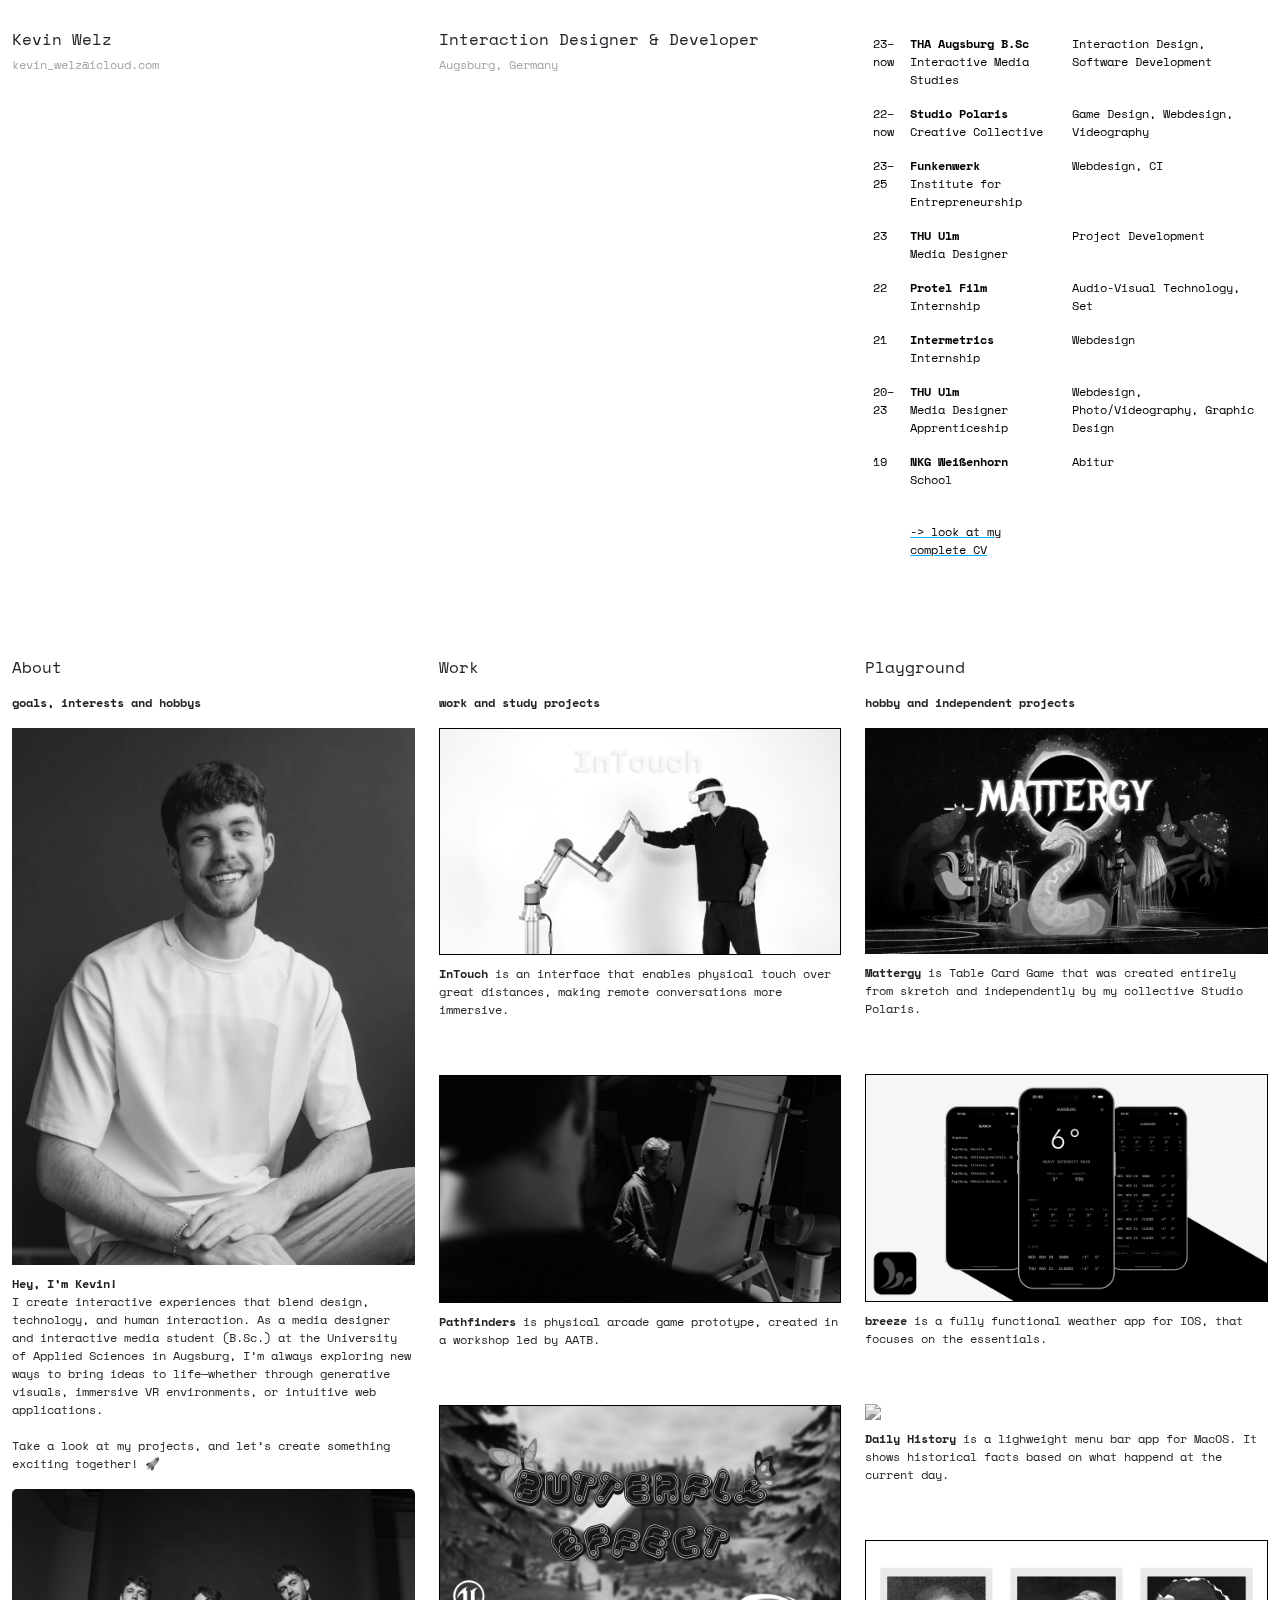
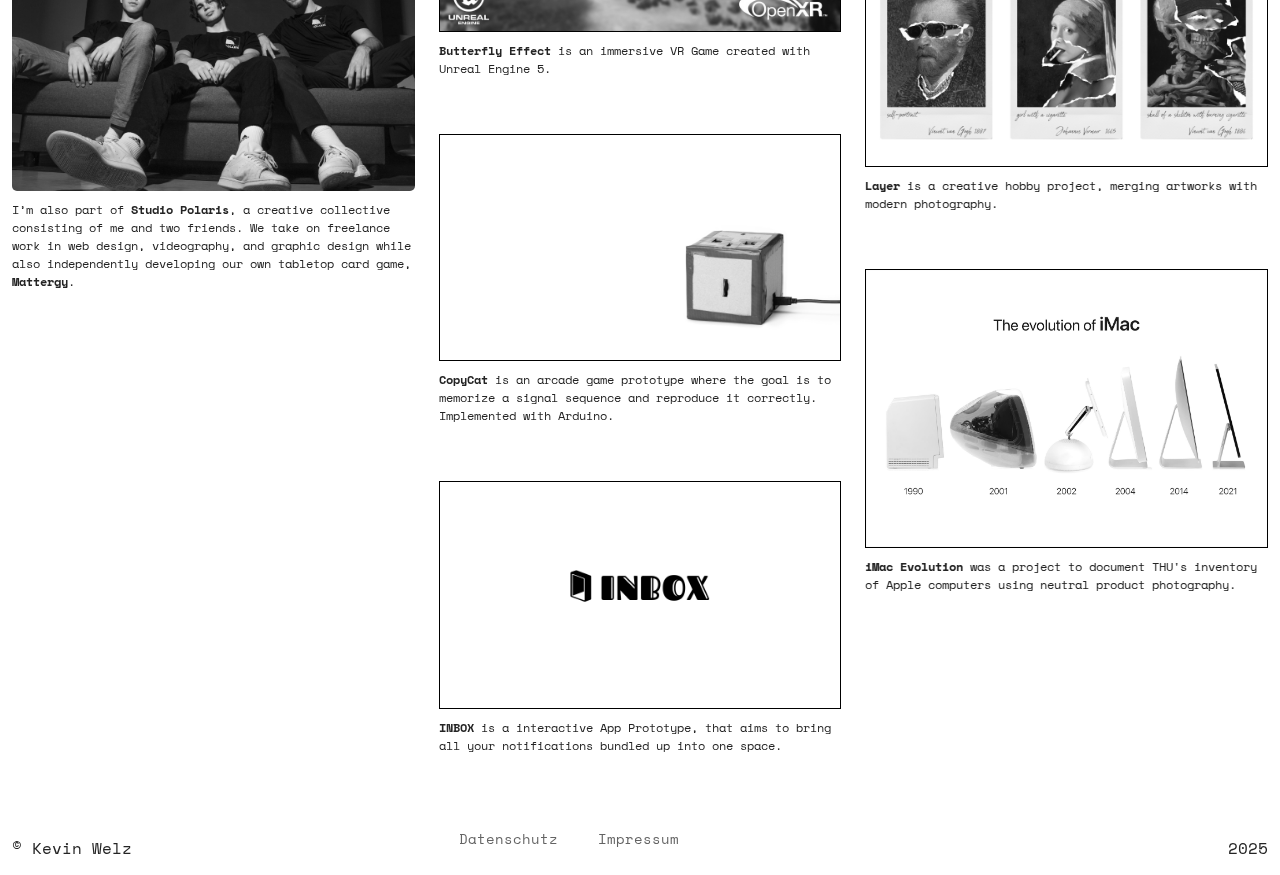
==== commit 26d4b4f6: "a" ====
--- a/index.html
+++ b/index.html
@@ -587,7 +587,7 @@
                                 </tr>
                                 <tr>
                                     <td style="text-align: left;">22–<br>now</td>
-                                    <td><strong>Studio Polaris</strong></td>
+                                    <td><strong>Studio Polaris</strong><br>Creative Collective</td>
                                     <td>Game Design, Webdesign, Videography</td>
                                 </tr>
                                 <tr>
